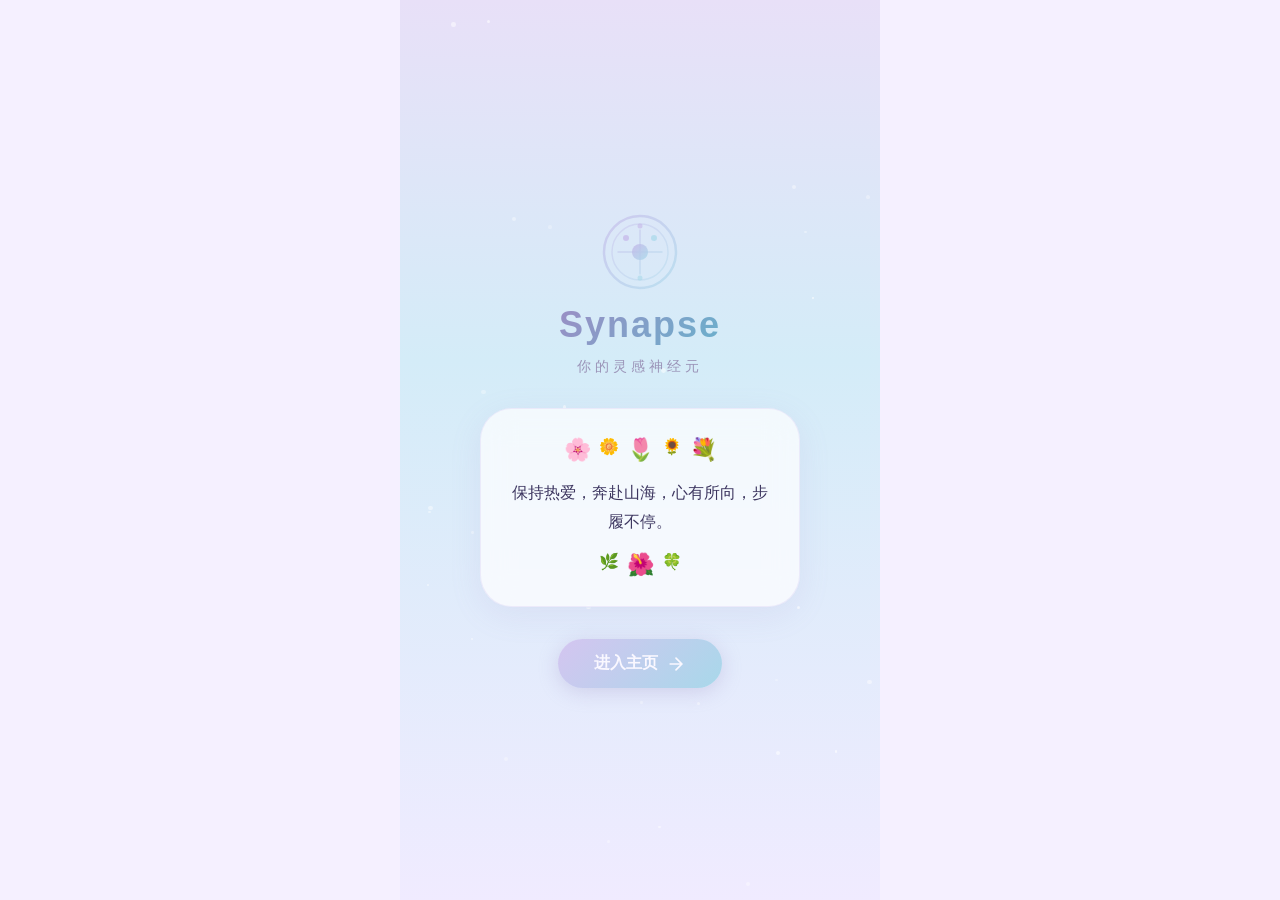
==== Synapse.html @ 5ef05214 "Add standalone Synapse.html with safeStorage + update app.js" ====
<!DOCTYPE html>
<html lang="zh-CN">
<head>
<meta charset="UTF-8">
<meta name="viewport" content="width=device-width, initial-scale=1.0, maximum-scale=1.0, user-scalable=no, viewport-fit=cover">
<meta name="apple-mobile-web-app-capable" content="yes">
<meta name="apple-mobile-web-app-status-bar-style" content="black-translucent">
<meta name="theme-color" content="#b8a9d4">
<link rel="apple-touch-icon" href="[data-uri]">
<link rel="icon" type="image/png" sizes="192x192" href="[data-uri]">

<title>Synapse · 个人电子工作台</title>





<style>
/* ====== Synapse Global Styles ====== */
/* 使用系统字体，避免外部字体加载失败导致页面卡住 */

:root {
  /* 主色调 - 浅紫 + 淡蓝 */
  --purple-light: #d4c5f0;
  --purple: #b8a9d4;
  --purple-mid: #9b8ec4;
  --purple-deep: #7b6db0;
  --blue-light: #c5e3f0;
  --blue: #a8d8ea;
  --blue-mid: #8cc8e0;
  --blue-deep: #6ab0cc;
  --gradient-primary: linear-gradient(135deg, #d4c5f0, #a8d8ea);
  --gradient-card: linear-gradient(135deg, rgba(212,197,240,0.25), rgba(168,216,234,0.25));
  --gradient-glow: linear-gradient(135deg, rgba(212,197,240,0.4), rgba(168,216,234,0.4));
  
  /* 背景 */
  --bg-primary: #f5f0ff;
  --bg-secondary: #eef7fc;
  --bg-card: rgba(255,255,255,0.75);
  --bg-card-hover: rgba(255,255,255,0.9);
  --bg-glass: rgba(255,255,255,0.6);
  
  /* 文字 */
  --text-primary: #3d3660;
  --text-secondary: #6b6490;
  --text-muted: #9b94b8;
  --text-white: #faf8ff;
  
  /* 功能色 */
  --success: #7ecba1;
  --warning: #f0c78e;
  --danger: #f0a0a8;
  --info: #8ec8f0;
  
  /* 尺寸 */
  --sidebar-width: 280px;
  --topbar-height: 56px;
  --radius-sm: 10px;
  --radius-md: 16px;
  --radius-lg: 24px;
  --radius-xl: 32px;
  
  /* 阴影 */
  --shadow-sm: 0 2px 8px rgba(155,142,196,0.12);
  --shadow-md: 0 4px 16px rgba(155,142,196,0.15);
  --shadow-lg: 0 8px 32px rgba(155,142,196,0.18);
  --shadow-glow: 0 0 24px rgba(168,216,234,0.3);
}

* {
  margin: 0;
  padding: 0;
  box-sizing: border-box;
}

html, body {
  width: 100%;
  height: 100%;
  overflow: hidden;
  font-family: 'Noto Sans SC', 'Quicksand', -apple-system, BlinkMacSystemFont, sans-serif;
  background: var(--bg-primary);
  color: var(--text-primary);
  -webkit-font-smoothing: antialiased;
  -webkit-tap-highlight-color: transparent;
  user-select: none;
}

body {
  max-width: 480px;
  margin: 0 auto;
  position: relative;
  overflow: hidden;
}

/* 滚动条美化 */
::-webkit-scrollbar {
  width: 4px;
}
::-webkit-scrollbar-track {
  background: transparent;
}
::-webkit-scrollbar-thumb {
  background: var(--purple-light);
  border-radius: 4px;
}

/* 通用按钮 */
.btn {
  display: inline-flex;
  align-items: center;
  justify-content: center;
  gap: 8px;
  padding: 12px 24px;
  border: none;
  border-radius: var(--radius-md);
  font-family: inherit;
  font-size: 14px;
  font-weight: 500;
  cursor: pointer;
  transition: all 0.3s ease;
  outline: none;
}
.btn:active {
  transform: scale(0.96);
}
.btn-primary {
  background: var(--gradient-primary);
  color: var(--text-white);
  box-shadow: var(--shadow-md);
}
.btn-secondary {
  background: var(--bg-glass);
  color: var(--text-primary);
  border: 1.5px solid var(--purple-light);
}
.btn-sm {
  padding: 8px 16px;
  font-size: 13px;
  border-radius: var(--radius-sm);
}

/* 卡片 */
.card {
  background: var(--bg-card);
  backdrop-filter: blur(10px);
  -webkit-backdrop-filter: blur(10px);
  border-radius: var(--radius-md);
  padding: 16px;
  box-shadow: var(--shadow-sm);
  border: 1px solid rgba(212,197,240,0.2);
  transition: all 0.3s ease;
}
.card:active {
  transform: scale(0.98);
}

/* 标签 */
.tag {
  display: inline-flex;
  align-items: center;
  padding: 4px 10px;
  border-radius: 20px;
  font-size: 12px;
  font-weight: 500;
  background: var(--gradient-card);
  color: var(--purple-deep);
}

/* 输入框 */
.input {
  width: 100%;
  padding: 12px 16px;
  border: 1.5px solid var(--purple-light);
  border-radius: var(--radius-sm);
  background: var(--bg-glass);
  font-family: inherit;
  font-size: 14px;
  color: var(--text-primary);
  outline: none;
  transition: border-color 0.3s;
}
.input:focus {
  border-color: var(--blue-mid);
  box-shadow: 0 0 0 3px rgba(168,216,234,0.2);
}

textarea.input {
  resize: vertical;
  min-height: 80px;
}

/* 动画 */
@keyframes fadeInUp {
  from { opacity: 0; transform: translateY(20px); }
  to { opacity: 1; transform: translateY(0); }
}
@keyframes fadeIn {
  from { opacity: 0; }
  to { opacity: 1; }
}
@keyframes float {
  0%, 100% { transform: translateY(0); }
  50% { transform: translateY(-8px); }
}
@keyframes pulse {
  0%, 100% { opacity: 0.6; }
  50% { opacity: 1; }
}
@keyframes shimmer {
  0% { background-position: -200% 0; }
  100% { background-position: 200% 0; }
}

.fade-in { animation: fadeIn 0.5s ease forwards; }
.fade-in-up { animation: fadeInUp 0.5s ease forwards; }

.hidden { display: none !important; }

/* ====== 开屏页面 ====== */
.splash-screen {
  position: fixed;
  inset: 0;
  z-index: 1000;
  max-width: 480px;
  margin: 0 auto;
  transition: opacity 0.6s ease, transform 0.6s ease;
}
.splash-screen.exit {
  opacity: 0;
  transform: scale(1.05);
  pointer-events: none;
}

.splash-bg {
  width: 100%;
  height: 100%;
  background: linear-gradient(180deg, #e8e0f8 0%, #d4ecf8 40%, #f0ebff 100%);
  display: flex;
  flex-direction: column;
  align-items: center;
  justify-content: center;
  position: relative;
  overflow: hidden;
}

.splash-stars {
  position: absolute;
  inset: 0;
  pointer-events: none;
}
.splash-star {
  position: absolute;
  width: 4px;
  height: 4px;
  background: rgba(255,255,255,0.8);
  border-radius: 50%;
  animation: pulse 2s ease infinite;
}

.splash-content {
  display: flex;
  flex-direction: column;
  align-items: center;
  gap: 32px;
  padding: 40px 24px;
  z-index: 2;
  animation: fadeInUp 0.8s ease;
}

.splash-logo {
  display: flex;
  flex-direction: column;
  align-items: center;
  gap: 12px;
}
.splash-logo-svg {
  width: 80px;
  height: 80px;
  animation: float 3s ease-in-out infinite;
}
.splash-title {
  font-family: 'Quicksand', sans-serif;
  font-size: 36px;
  font-weight: 700;
  background: linear-gradient(135deg, #9b8ec4, #6ab0cc);
  -webkit-background-clip: text;
  -webkit-text-fill-color: transparent;
  background-clip: text;
  letter-spacing: 2px;
}
.splash-subtitle {
  font-size: 14px;
  color: var(--text-muted);
  font-weight: 400;
  letter-spacing: 4px;
}

.splash-quote-card {
  background: rgba(255,255,255,0.7);
  backdrop-filter: blur(16px);
  -webkit-backdrop-filter: blur(16px);
  border-radius: var(--radius-xl);
  padding: 28px 24px;
  text-align: center;
  max-width: 320px;
  border: 1px solid rgba(212,197,240,0.3);
  box-shadow: 0 8px 32px rgba(155,142,196,0.12);
}

.splash-flowers {
  display: flex;
  justify-content: center;
  gap: 8px;
  margin-bottom: 16px;
}
.splash-flowers.bottom {
  margin-bottom: 0;
  margin-top: 16px;
}
.flower {
  font-size: 22px;
  animation: float 2.5s ease-in-out infinite;
}
.flower.small { font-size: 16px; animation-delay: 0.5s; }
.flower:nth-child(2) { animation-delay: 0.3s; }
.flower:nth-child(3) { animation-delay: 0.6s; }
.flower:nth-child(4) { animation-delay: 0.9s; }
.flower:nth-child(5) { animation-delay: 0.2s; }

.splash-quote-text {
  font-size: 16px;
  line-height: 1.8;
  color: var(--text-primary);
  font-weight: 500;
}

.splash-enter-btn {
  display: inline-flex;
  align-items: center;
  gap: 8px;
  padding: 14px 36px;
  border: none;
  border-radius: 50px;
  background: var(--gradient-primary);
  color: var(--text-white);
  font-family: inherit;
  font-size: 16px;
  font-weight: 600;
  cursor: pointer;
  box-shadow: 0 4px 20px rgba(155,142,196,0.3);
  transition: all 0.3s ease;
  animation: fadeInUp 0.6s ease 0.3s both;
}
.splash-enter-btn:active {
  transform: scale(0.95);
  box-shadow: 0 2px 12px rgba(155,142,196,0.2);
}

/* ====== 主应用布局 ====== */
.main-app {
  position: fixed;
  inset: 0;
  max-width: 480px;
  margin: 0 auto;
  display: flex;
  flex-direction: column;
  overflow: hidden;
  background: linear-gradient(180deg, #f5f0ff 0%, #eef7fc 100%);
}

.main-content {
  flex: 1;
  display: flex;
  flex-direction: column;
  overflow: hidden;
}

/* 顶部栏 */
.topbar {
  height: var(--topbar-height);
  display: flex;
  align-items: center;
  padding: 0 16px;
  gap: 12px;
  background: rgba(255,255,255,0.7);
  backdrop-filter: blur(16px);
  -webkit-backdrop-filter: blur(16px);
  border-bottom: 1px solid rgba(212,197,240,0.15);
  z-index: 100;
}
.topbar-menu-btn {
  width: 40px;
  height: 40px;
  border: none;
  border-radius: var(--radius-sm);
  background: rgba(212,197,240,0.15);
  display: flex;
  align-items: center;
  justify-content: center;
  cursor: pointer;
  color: var(--text-secondary);
  transition: all 0.2s;
}
.topbar-menu-btn:active {
  background: rgba(212,197,240,0.3);
}
.topbar-title {
  flex: 1;
  font-size: 18px;
  font-weight: 700;
  color: var(--text-primary);
}
.topbar-date {
  font-size: 13px;
  color: var(--text-muted);
  font-weight: 500;
}

/* 页面容器 */
.page-container {
  flex: 1;
  overflow-y: auto;
  overflow-x: hidden;
  padding: 16px;
}

/* 页面通用样式 */
.page {
  display: none;
  animation: fadeIn 0.4s ease;
}
.page.active {
  display: block;
}

.page-title {
  font-size: 20px;
  font-weight: 700;
  color: var(--text-primary);
  margin-bottom: 4px;
}
.page-subtitle {
  font-size: 13px;
  color: var(--text-muted);
  margin-bottom: 16px;
}

/* ====== 首页 ====== */
.home-grid {
  display: flex;
  flex-direction: column;
  gap: 16px;
}

/* 待办分区 */
.todo-section {
  background: var(--bg-card);
  backdrop-filter: blur(10px);
  border-radius: var(--radius-lg);
  padding: 16px;
  box-shadow: var(--shadow-sm);
  border: 1px solid rgba(212,197,240,0.15);
}
.todo-header {
  display: flex;
  align-items: center;
  justify-content: space-between;
  margin-bottom: 12px;
}
.todo-title {
  font-size: 16px;
  font-weight: 700;
  display: flex;
  align-items: center;
  gap: 8px;
}
.todo-count {
  font-size: 12px;
  color: var(--text-muted);
  background: rgba(212,197,240,0.2);
  padding: 2px 10px;
  border-radius: 12px;
}
.todo-add-btn {
  width: 32px;
  height: 32px;
  border: none;
  border-radius: 50%;
  background: var(--gradient-primary);
  color: white;
  font-size: 20px;
  display: flex;
  align-items: center;
  justify-content: center;
  cursor: pointer;
  box-shadow: var(--shadow-sm);
}
.todo-list {
  display: flex;
  flex-direction: column;
  gap: 8px;
}
.todo-item {
  display: flex;
  align-items: center;
  gap: 12px;
  padding: 10px 12px;
  border-radius: var(--radius-sm);
  background: rgba(212,197,240,0.08);
  transition: all 0.2s;
}
.todo-check {
  width: 22px;
  height: 22px;
  border: 2px solid var(--purple-light);
  border-radius: 50%;
  display: flex;
  align-items: center;
  justify-content: center;
  cursor: pointer;
  flex-shrink: 0;
  transition: all 0.2s;
}
.todo-check.done {
  background: var(--success);
  border-color: var(--success);
}
.todo-check.done::after {
  content: '✓';
  color: white;
  font-size: 13px;
  font-weight: 700;
}
.todo-text {
  flex: 1;
  font-size: 14px;
  color: var(--text-primary);
}
.todo-text.done {
  text-decoration: line-through;
  color: var(--text-muted);
}
.todo-delete {
  width: 28px;
  height: 28px;
  border: none;
  border-radius: 50%;
  background: transparent;
  color: var(--text-muted);
  cursor: pointer;
  display: flex;
  align-items: center;
  justify-content: center;
  font-size: 16px;
  transition: all 0.2s;
}
.todo-delete:active {
  background: rgba(240,160,168,0.2);
  color: var(--danger);
}
.todo-input-row {
  display: flex;
  gap: 8px;
  margin-top: 8px;
}
.todo-input-row .input {
  flex: 1;
}
.todo-section-divider {
  font-size: 12px;
  color: var(--text-muted);
  font-weight: 600;
  padding: 8px 0 4px;
  margin-top: 4px;
}

/* 身体状态 */
.body-status {
  background: var(--bg-card);
  backdrop-filter: blur(10px);
  border-radius: var(--radius-lg);
  padding: 16px;
  box-shadow: var(--shadow-sm);
  border: 1px solid rgba(212,197,240,0.15);
}
.body-status-title {
  font-size: 16px;
  font-weight: 700;
  margin-bottom: 12px;
  display: flex;
  align-items: center;
  gap: 8px;
}
.body-status-grid {
  display: grid;
  grid-template-columns: repeat(3, 1fr);
  gap: 10px;
}
.body-stat-item {
  display: flex;
  flex-direction: column;
  align-items: center;
  gap: 6px;
  padding: 14px 8px;
  border-radius: var(--radius-sm);
  background: rgba(212,197,240,0.08);
  text-align: center;
}
.body-stat-icon {
  font-size: 24px;
}
.body-stat-label {
  font-size: 11px;
  color: var(--text-muted);
  font-weight: 500;
}
.body-stat-value {
  font-size: 14px;
  font-weight: 700;
  color: var(--text-primary);
}
.body-stat-editable {
  cursor: pointer;
  transition: all 0.2s ease;
  position: relative;
}
.body-stat-editable:active {
  background: rgba(212,197,240,0.2);
  transform: scale(0.95);
}
.body-stat-editable::after {
  content: '✎';
  position: absolute;
  top: 4px;
  right: 6px;
  font-size: 10px;
  color: var(--text-muted);
  opacity: 0;
  transition: opacity 0.2s;
}
.body-stat-editable:hover::after,
.body-stat-editable:active::after {
  opacity: 0.6;
}

/* 快捷入口 */
.quick-entry-grid {
  display: grid;
  grid-template-columns: repeat(4, 1fr);
  gap: 10px;
}
.quick-entry {
  display: flex;
  flex-direction: column;
  align-items: center;
  gap: 6px;
  padding: 14px 8px;
  border-radius: var(--radius-sm);
  background: rgba(212,197,240,0.08);
  border: none;
  cursor: pointer;
  font-family: inherit;
  color: var(--text-secondary);
  font-size: 11px;
  font-weight: 500;
  transition: all 0.2s;
}
.quick-entry:active {
  background: rgba(212,197,240,0.2);
  transform: scale(0.95);
}
.quick-entry-icon {
  font-size: 28px;
}

/* ====== 功能模块通用样式 ====== */
.module-page {
  padding-bottom: 32px;
}

.module-header {
  margin-bottom: 16px;
}
.module-title {
  font-size: 20px;
  font-weight: 700;
  color: var(--text-primary);
}
.module-desc {
  font-size: 13px;
  color: var(--text-muted);
  margin-top: 4px;
}

/* ====== 英语单词模块 ====== */
.words-config {
  background: var(--bg-card);
  border-radius: var(--radius-md);
  padding: 16px;
  margin-bottom: 16px;
  box-shadow: var(--shadow-sm);
  border: 1px solid rgba(212,197,240,0.15);
}
.words-config-title {
  font-size: 15px;
  font-weight: 700;
  margin-bottom: 10px;
}
.words-count-control {
  display: flex;
  align-items: center;
  gap: 12px;
  margin-bottom: 12px;
}
.words-count-label {
  font-size: 14px;
  color: var(--text-secondary);
}
.words-count-num {
  font-size: 24px;
  font-weight: 700;
  color: var(--purple-deep);
  min-width: 40px;
  text-align: center;
}
.words-count-btn {
  width: 32px;
  height: 32px;
  border: 1.5px solid var(--purple-light);
  border-radius: 50%;
  background: white;
  color: var(--purple-deep);
  font-size: 18px;
  cursor: pointer;
  display: flex;
  align-items: center;
  justify-content: center;
  transition: all 0.2s;
}
.words-count-btn:active {
  background: var(--purple-light);
  color: white;
}
.words-actions {
  display: flex;
  gap: 8px;
  flex-wrap: wrap;
}

.word-card {
  background: var(--bg-card);
  border-radius: var(--radius-md);
  padding: 18px;
  margin-bottom: 12px;
  box-shadow: var(--shadow-sm);
  border: 1px solid rgba(212,197,240,0.15);
  transition: all 0.3s;
}
.word-card.learned {
  opacity: 0.65;
  border-color: var(--success);
}
.word-main {
  display: flex;
  align-items: center;
  justify-content: space-between;
  margin-bottom: 10px;
}
.word-en {
  font-size: 22px;
  font-weight: 700;
  color: var(--text-primary);
  font-family: 'Quicksand', sans-serif;
}
.word-phonetic {
  font-size: 13px;
  color: var(--text-muted);
}
.word-zh {
  font-size: 15px;
  color: var(--text-secondary);
  margin-bottom: 8px;
}
.word-example {
  font-size: 13px;
  color: var(--text-muted);
  font-style: italic;
  padding: 8px 12px;
  background: rgba(168,216,234,0.12);
  border-radius: var(--radius-sm);
  border-left: 3px solid var(--blue);
  margin-bottom: 10px;
  line-height: 1.6;
}
.word-actions-row {
  display: flex;
  gap: 8px;
  align-items: center;
}
.word-learned-btn {
  padding: 6px 14px;
  border: 1.5px solid var(--success);
  border-radius: 20px;
  background: transparent;
  color: var(--success);
  font-size: 12px;
  font-weight: 600;
  cursor: pointer;
  transition: all 0.2s;
}
.word-learned-btn.done {
  background: var(--success);
  color: white;
}
.word-video-btn {
  display: inline-flex;
  align-items: center;
  gap: 4px;
  padding: 6px 14px;
  border: none;
  border-radius: 20px;
  background: rgba(240,160,168,0.15);
  color: var(--danger);
  font-size: 12px;
  font-weight: 600;
  cursor: pointer;
  text-decoration: none;
  transition: all 0.2s;
}
.word-video-btn:active {
  background: rgba(240,160,168,0.3);
}
.words-progress {
  display: flex;
  align-items: center;
  gap: 10px;
  margin-bottom: 16px;
  padding: 12px 16px;
  background: var(--bg-card);
  border-radius: var(--radius-md);
  box-shadow: var(--shadow-sm);
}
.words-progress-bar {
  flex: 1;
  height: 8px;
  background: rgba(212,197,240,0.2);
  border-radius: 4px;
  overflow: hidden;
}
.words-progress-fill {
  height: 100%;
  background: var(--gradient-primary);
  border-radius: 4px;
  transition: width 0.4s ease;
}
.words-progress-text {
  font-size: 13px;
  font-weight: 600;
  color: var(--purple-deep);
  min-width: 48px;
  text-align: right;
}

.review-section {
  margin-top: 16px;
}
.review-title {
  font-size: 15px;
  font-weight: 700;
  margin-bottom: 10px;
  color: var(--text-primary);
}

/* ====== 心情面板 ====== */
.mood-grid {
  display: grid;
  grid-template-columns: repeat(4, 1fr);
  gap: 12px;
  margin-bottom: 20px;
}
.mood-item {
  display: flex;
  flex-direction: column;
  align-items: center;
  gap: 8px;
  padding: 16px 8px;
  border-radius: var(--radius-md);
  background: var(--bg-card);
  border: 2px solid transparent;
  cursor: pointer;
  transition: all 0.2s;
  box-shadow: var(--shadow-sm);
}
.mood-item:active {
  transform: scale(0.95);
}
.mood-item.selected {
  border-color: var(--purple);
  background: rgba(212,197,240,0.2);
}
.mood-emoji {
  font-size: 36px;
}
.mood-label {
  font-size: 13px;
  font-weight: 600;
  color: var(--text-secondary);
}
.mood-history {
  margin-top: 16px;
}
.mood-history-title {
  font-size: 15px;
  font-weight: 700;
  margin-bottom: 10px;
}
.mood-history-list {
  display: flex;
  gap: 8px;
  flex-wrap: wrap;
}
.mood-history-item {
  display: flex;
  flex-direction: column;
  align-items: center;
  gap: 4px;
  padding: 8px 12px;
  background: var(--bg-card);
  border-radius: var(--radius-sm);
  font-size: 12px;
  cursor: pointer;
  transition: all 0.2s;
  position: relative;
}
.mood-history-item:hover {
  background: rgba(240,160,168,0.1);
}
.mood-history-item:active {
  transform: scale(0.9);
  background: rgba(240,160,168,0.2);
}

/* ====== 饮食饮水 ====== */
.diet-tabs {
  display: flex;
  gap: 8px;
  margin-bottom: 16px;
}
.diet-tab {
  flex: 1;
  padding: 10px;
  border: none;
  border-radius: var(--radius-sm);
  background: rgba(212,197,240,0.1);
  color: var(--text-secondary);
  font-family: inherit;
  font-size: 13px;
  font-weight: 600;
  cursor: pointer;
  transition: all 0.2s;
}
.diet-tab.active {
  background: var(--gradient-primary);
  color: white;
}
.water-tracker {
  background: var(--bg-card);
  border-radius: var(--radius-md);
  padding: 16px;
  margin-bottom: 16px;
  box-shadow: var(--shadow-sm);
  border: 1px solid rgba(212,197,240,0.15);
}
.water-header {
  display: flex;
  align-items: center;
  justify-content: space-between;
  margin-bottom: 12px;
}
.water-title {
  font-size: 16px;
  font-weight: 700;
}
.water-goal {
  font-size: 13px;
  color: var(--text-muted);
}
.water-cups {
  display: flex;
  gap: 8px;
  flex-wrap: wrap;
  margin-bottom: 12px;
}
.water-cup {
  width: 40px;
  height: 48px;
  border-radius: 8px 8px 14px 14px;
  border: 2px solid var(--blue-light);
  background: transparent;
  cursor: pointer;
  display: flex;
  align-items: flex-end;
  justify-content: center;
  padding-bottom: 4px;
  font-size: 16px;
  transition: all 0.2s;
}
.water-cup.filled {
  background: rgba(168,216,234,0.4);
  border-color: var(--blue-mid);
}
.water-progress-bar {
  height: 8px;
  background: rgba(168,216,234,0.2);
  border-radius: 4px;
  overflow: hidden;
}
.water-progress-fill {
  height: 100%;
  background: linear-gradient(90deg, var(--blue-light), var(--blue-mid));
  border-radius: 4px;
  transition: width 0.4s;
}

.recipe-card {
  background: var(--bg-card);
  border-radius: var(--radius-md);
  padding: 16px;
  margin-bottom: 12px;
  box-shadow: var(--shadow-sm);
  border: 1px solid rgba(212,197,240,0.15);
}
.recipe-name {
  font-size: 16px;
  font-weight: 700;
  margin-bottom: 6px;
}
.recipe-tags {
  display: flex;
  gap: 6px;
  flex-wrap: wrap;
  margin-bottom: 8px;
}
.recipe-desc {
  font-size: 13px;
  color: var(--text-secondary);
  line-height: 1.6;
}

.diet-record-item {
  display: flex;
  align-items: center;
  gap: 10px;
  padding: 10px 12px;
  background: var(--bg-card);
  border-radius: var(--radius-sm);
  margin-bottom: 8px;
}
.diet-record-time {
  font-size: 12px;
  color: var(--text-muted);
  min-width: 48px;
}
.diet-record-content {
  flex: 1;
  font-size: 14px;
}

/* ====== 运动健康 ====== */
.training-card {
  background: var(--bg-card);
  border-radius: var(--radius-md);
  padding: 16px;
  margin-bottom: 12px;
  box-shadow: var(--shadow-sm);
  border: 1px solid rgba(212,197,240,0.15);
}
.training-name {
  font-size: 16px;
  font-weight: 700;
  margin-bottom: 8px;
}
.training-details {
  display: flex;
  gap: 16px;
  font-size: 13px;
  color: var(--text-secondary);
}
.training-detail {
  display: flex;
  align-items: center;
  gap: 4px;
}
.training-check-btn {
  margin-top: 10px;
  padding: 8px 16px;
  border: 1.5px solid var(--purple-light);
  border-radius: 20px;
  background: transparent;
  color: var(--purple-deep);
  font-size: 13px;
  font-weight: 600;
  cursor: pointer;
  transition: all 0.2s;
}
.training-check-btn.done {
  background: var(--success);
  border-color: var(--success);
  color: white;
}

.body-record-form {
  background: var(--bg-card);
  border-radius: var(--radius-md);
  padding: 16px;
  margin-top: 16px;
  box-shadow: var(--shadow-sm);
  border: 1px solid rgba(212,197,240,0.15);
}
.form-group {
  margin-bottom: 12px;
}
.form-label {
  font-size: 13px;
  font-weight: 600;
  color: var(--text-secondary);
  margin-bottom: 6px;
  display: block;
}
.form-row {
  display: grid;
  grid-template-columns: 1fr 1fr;
  gap: 10px;
}

/* ====== 影视收藏 ====== */
.movie-tabs {
  display: flex;
  gap: 8px;
  margin-bottom: 16px;
}
.movie-tab {
  flex: 1;
  padding: 10px;
  border: none;
  border-radius: var(--radius-sm);
  background: rgba(212,197,240,0.1);
  color: var(--text-secondary);
  font-family: inherit;
  font-size: 13px;
  font-weight: 600;
  cursor: pointer;
  transition: all 0.2s;
}
.movie-tab.active {
  background: var(--gradient-primary);
  color: white;
}
.movie-card {
  background: var(--bg-card);
  border-radius: var(--radius-md);
  padding: 16px;
  margin-bottom: 12px;
  box-shadow: var(--shadow-sm);
  border: 1px solid rgba(212,197,240,0.15);
  position: relative;
  overflow: hidden;
}
.movie-card::before {
  content: '';
  position: absolute;
  top: 0;
  left: 0;
  width: 4px;
  height: 100%;
  background: var(--gradient-primary);
  border-radius: 4px 0 0 4px;
}
.movie-card.watched::before {
  background: var(--success);
}
.movie-name {
  font-size: 16px;
  font-weight: 700;
  margin-bottom: 4px;
}
.movie-info {
  font-size: 13px;
  color: var(--text-muted);
  margin-bottom: 8px;
}
.movie-tags {
  display: flex;
  gap: 6px;
  flex-wrap: wrap;
  margin-bottom: 10px;
}
.movie-ext-link {
  display: inline-flex;
  align-items: center;
  gap: 4px;
  padding: 6px 14px;
  border: none;
  border-radius: 20px;
  background: rgba(168,216,234,0.2);
  color: var(--blue-deep);
  font-size: 12px;
  font-weight: 600;
  cursor: pointer;
  text-decoration: none;
  transition: all 0.2s;
}
.movie-ext-link:active {
  background: rgba(168,216,234,0.4);
}
.movie-move-btn {
  padding: 6px 14px;
  border: 1.5px solid var(--success);
  border-radius: 20px;
  background: transparent;
  color: var(--success);
  font-size: 12px;
  font-weight: 600;
  cursor: pointer;
  transition: all 0.2s;
}
.movie-move-btn:active {
  background: rgba(126,203,161,0.15);
}
.movie-delete-btn {
  padding: 6px 14px;
  border: 1.5px solid var(--danger);
  border-radius: 20px;
  background: transparent;
  color: var(--danger);
  font-size: 12px;
  font-weight: 600;
  cursor: pointer;
  transition: all 0.2s;
}
.movie-delete-btn:active {
  background: rgba(240,160,168,0.15);
}

/* ====== 纸条收纳 ====== */
.note-card {
  background: var(--bg-card);
  border-radius: var(--radius-md);
  padding: 16px;
  margin-bottom: 12px;
  box-shadow: var(--shadow-sm);
  border: 1px solid rgba(212,197,240,0.15);
}
.note-date {
  font-size: 12px;
  color: var(--text-muted);
  margin-bottom: 8px;
}
.note-content {
  font-size: 14px;
  color: var(--text-primary);
  line-height: 1.8;
  white-space: pre-wrap;
}
.note-summary {
  margin-top: 10px;
  padding: 10px 14px;
  background: rgba(168,216,234,0.1);
  border-radius: var(--radius-sm);
  font-size: 13px;
  color: var(--text-secondary);
  line-height: 1.6;
}
.note-summary-label {
  font-size: 12px;
  font-weight: 700;
  color: var(--blue-deep);
  margin-bottom: 4px;
}
.note-actions {
  display: flex;
  gap: 8px;
  margin-top: 10px;
}
.note-actions button {
  padding: 6px 14px;
  border: none;
  border-radius: 20px;
  font-size: 12px;
  font-weight: 600;
  cursor: pointer;
  transition: all 0.2s;
}
.note-summarize-btn {
  background: rgba(168,216,234,0.2);
  color: var(--blue-deep);
}
.note-delete-btn {
  background: rgba(240,160,168,0.15);
  color: var(--danger);
}

/* ====== 阅读档案 ====== */
.reading-card {
  background: var(--bg-card);
  border-radius: var(--radius-md);
  padding: 16px;
  margin-bottom: 12px;
  box-shadow: var(--shadow-sm);
  border: 1px solid rgba(212,197,240,0.15);
}
.reading-book-name {
  font-size: 17px;
  font-weight: 700;
  margin-bottom: 4px;
}
.reading-author {
  font-size: 13px;
  color: var(--text-muted);
  margin-bottom: 8px;
}
.reading-progress-row {
  display: flex;
  align-items: center;
  gap: 10px;
  margin-bottom: 10px;
}
.reading-progress-bar {
  flex: 1;
  height: 6px;
  background: rgba(212,197,240,0.2);
  border-radius: 3px;
  overflow: hidden;
}
.reading-progress-fill {
  height: 100%;
  background: var(--gradient-primary);
  border-radius: 3px;
  transition: width 0.3s;
}
.reading-progress-text {
  font-size: 12px;
  color: var(--text-muted);
  min-width: 36px;
}
.reading-excerpt {
  margin-top: 10px;
  padding: 10px 14px;
  background: rgba(212,197,240,0.08);
  border-radius: var(--radius-sm);
  font-size: 13px;
  color: var(--text-secondary);
  line-height: 1.8;
  border-left: 3px solid var(--purple-light);
}
.reading-excerpt-label {
  font-size: 12px;
  font-weight: 700;
  color: var(--purple-deep);
  margin-bottom: 4px;
}

/* ====== 灵感白板 ====== */
.whiteboard-input-area {
  background: var(--bg-card);
  border-radius: var(--radius-md);
  padding: 16px;
  margin-bottom: 16px;
  box-shadow: var(--shadow-sm);
  border: 1px solid rgba(212,197,240,0.15);
}
.whiteboard-ideas {
  display: grid;
  gap: 12px;
}
.idea-card {
  background: var(--bg-card);
  border-radius: var(--radius-md);
  padding: 16px;
  box-shadow: var(--shadow-sm);
  border: 1px solid rgba(212,197,240,0.15);
  position: relative;
}
.idea-card:nth-child(odd) {
  border-left: 4px solid var(--purple-light);
}
.idea-card:nth-child(even) {
  border-left: 4px solid var(--blue-light);
}
.idea-time {
  font-size: 11px;
  color: var(--text-muted);
  margin-bottom: 6px;
}
.idea-text {
  font-size: 14px;
  color: var(--text-primary);
  line-height: 1.7;
  white-space: pre-wrap;
}
.idea-delete {
  position: absolute;
  top: 12px;
  right: 12px;
  width: 28px;
  height: 28px;
  border: none;
  border-radius: 50%;
  background: transparent;
  color: var(--text-muted);
  cursor: pointer;
  font-size: 16px;
  display: flex;
  align-items: center;
  justify-content: center;
}

/* ====== 生活备忘 ====== */
.memo-list {
  display: flex;
  flex-direction: column;
  gap: 10px;
}
.memo-card {
  background: var(--bg-card);
  border-radius: var(--radius-md);
  padding: 14px;
  box-shadow: var(--shadow-sm);
  border: 1px solid rgba(212,197,240,0.15);
  display: flex;
  align-items: flex-start;
  gap: 10px;
}
.memo-pin {
  color: var(--purple-light);
  font-size: 18px;
  flex-shrink: 0;
  margin-top: -2px;
}
.memo-body {
  flex: 1;
}
.memo-text {
  font-size: 14px;
  color: var(--text-primary);
  line-height: 1.6;
}
.memo-date {
  font-size: 11px;
  color: var(--text-muted);
  margin-top: 4px;
}
.memo-delete {
  background: none;
  border: none;
  color: var(--text-muted);
  cursor: pointer;
  font-size: 18px;
  padding: 4px;
}

/* 空状态 */
.empty-state {
  text-align: center;
  padding: 40px 20px;
  color: var(--text-muted);
}
.empty-state-icon {
  font-size: 48px;
  margin-bottom: 12px;
}
.empty-state-text {
  font-size: 14px;
}

/* ====== 侧边栏 ====== */
.overlay {
  position: fixed;
  inset: 0;
  background: rgba(61,54,96,0.3);
  z-index: 200;
  opacity: 0;
  pointer-events: none;
  transition: opacity 0.3s ease;
  max-width: 480px;
  margin: 0 auto;
}
.overlay.active {
  opacity: 1;
  pointer-events: auto;
}

.sidebar {
  position: fixed;
  left: 0;
  top: 0;
  bottom: 0;
  width: var(--sidebar-width);
  background: rgba(255,255,255,0.92);
  backdrop-filter: blur(20px);
  -webkit-backdrop-filter: blur(20px);
  z-index: 300;
  transform: translateX(-100%);
  transition: transform 0.35s cubic-bezier(0.4, 0, 0.2, 1);
  display: flex;
  flex-direction: column;
  border-right: 1px solid rgba(212,197,240,0.2);
  box-shadow: 4px 0 24px rgba(155,142,196,0.1);
  overflow-y: auto;
}
.sidebar.open {
  transform: translateX(0);
}

.sidebar-header {
  display: flex;
  align-items: center;
  justify-content: space-between;
  padding: 20px 16px;
  border-bottom: 1px solid rgba(212,197,240,0.15);
}
.sidebar-logo {
  display: flex;
  align-items: center;
  gap: 10px;
  font-family: 'Quicksand', sans-serif;
  font-size: 20px;
  font-weight: 700;
  color: var(--purple-deep);
}
.sidebar-close {
  width: 36px;
  height: 36px;
  border: none;
  border-radius: 50%;
  background: rgba(212,197,240,0.2);
  display: flex;
  align-items: center;
  justify-content: center;
  cursor: pointer;
  color: var(--text-secondary);
  transition: all 0.2s;
}
.sidebar-close:active {
  background: rgba(212,197,240,0.4);
}

.sidebar-nav {
  flex: 1;
  padding: 12px 8px;
  display: flex;
  flex-direction: column;
  gap: 2px;
}

.sidebar-item {
  display: flex;
  align-items: center;
  gap: 12px;
  padding: 14px 16px;
  border-radius: var(--radius-sm);
  text-decoration: none;
  color: var(--text-secondary);
  font-size: 15px;
  font-weight: 500;
  cursor: pointer;
  transition: all 0.25s ease;
}
.sidebar-item:active {
  transform: scale(0.97);
}
.sidebar-item.active {
  background: var(--gradient-card);
  color: var(--purple-deep);
  font-weight: 600;
}
.sidebar-item.active .sidebar-icon svg {
  stroke: var(--purple-deep);
}
.sidebar-icon {
  width: 36px;
  height: 36px;
  display: flex;
  align-items: center;
  justify-content: center;
  border-radius: var(--radius-sm);
  background: rgba(212,197,240,0.15);
  flex-shrink: 0;
}
.sidebar-icon svg {
  stroke: var(--text-muted);
  transition: stroke 0.25s;
}

.sidebar-footer {
  padding: 16px;
  border-top: 1px solid rgba(212,197,240,0.15);
}
.sidebar-automation-status {
  display: flex;
  align-items: center;
  gap: 8px;
  font-size: 12px;
  color: var(--text-muted);
}
.status-dot {
  width: 8px;
  height: 8px;
  border-radius: 50%;
  background: var(--warning);
}
.status-dot.active {
  background: var(--success);
}


</style>
</head>
<body>

<!-- ====== 开屏页面 ====== -->
<div id="splashScreen" class="splash-screen">
  <div class="splash-bg">
    <div class="splash-stars" id="splashStars"></div>
    <div class="splash-content">
      <div class="splash-logo">
        <svg viewBox="0 0 80 80" class="splash-logo-svg">
          <defs>
            <linearGradient id="logoGrad" x1="0%" y1="0%" x2="100%" y2="100%">
              <stop offset="0%" style="stop-color:#c4b5e8"/>
              <stop offset="100%" style="stop-color:#a8d8ea"/>
            </linearGradient>
          </defs>
          <circle cx="40" cy="40" r="36" fill="none" stroke="url(#logoGrad)" stroke-width="2.5" opacity="0.6"/>
          <circle cx="40" cy="40" r="28" fill="none" stroke="url(#logoGrad)" stroke-width="1.5" opacity="0.4"/>
          <path d="M40 18 L40 62 M18 40 L62 40" stroke="url(#logoGrad)" stroke-width="1.5" stroke-linecap="round" opacity="0.5"/>
          <circle cx="40" cy="40" r="8" fill="url(#logoGrad)" opacity="0.8"/>
          <circle cx="26" cy="26" r="3" fill="#c4b5e8" opacity="0.7"/>
          <circle cx="54" cy="26" r="3" fill="#a8d8ea" opacity="0.7"/>
          <circle cx="40" cy="14" r="2.5" fill="#c4b5e8" opacity="0.6"/>
          <circle cx="40" cy="66" r="2.5" fill="#a8d8ea" opacity="0.6"/>
        </svg>
        <h1 class="splash-title">Synapse</h1>
        <p class="splash-subtitle">你的灵感神经元</p>
      </div>
      <div class="splash-quote-card" id="splashQuote">
        <div class="splash-flowers">
          <span class="flower">🌸</span>
          <span class="flower small">🌼</span>
          <span class="flower">🌷</span>
          <span class="flower small">🌻</span>
          <span class="flower">💐</span>
        </div>
        <p class="splash-quote-text" id="quoteText"></p>
        <div class="splash-flowers bottom">
          <span class="flower small">🌿</span>
          <span class="flower">🌺</span>
          <span class="flower small">🍀</span>
        </div>
      </div>
      <button class="splash-enter-btn" id="enterBtn" onclick="enterMain()">
        <span>进入主页</span>
        <svg width="20" height="20" viewBox="0 0 24 24" fill="none" stroke="currentColor" stroke-width="2" stroke-linecap="round"><path d="M5 12h14M12 5l7 7-7 7"/></svg>
      </button>
    </div>
  </div>
</div>

<!-- ====== 主应用 ====== -->
<div id="mainApp" class="main-app hidden">

  <!-- 遮罩层 -->
  <div id="overlay" class="overlay" onclick="closeSidebar()"></div>

  <!-- 侧边菜单栏 -->
  <nav id="sidebar" class="sidebar">
    <div class="sidebar-header">
      <div class="sidebar-logo">
        <svg viewBox="0 0 40 40" width="36" height="36">
          <defs>
            <linearGradient id="sLogoGrad" x1="0%" y1="0%" x2="100%" y2="100%">
              <stop offset="0%" style="stop-color:#c4b5e8"/>
              <stop offset="100%" style="stop-color:#a8d8ea"/>
            </linearGradient>
          </defs>
          <circle cx="20" cy="20" r="18" fill="none" stroke="url(#sLogoGrad)" stroke-width="2"/>
          <circle cx="20" cy="20" r="5" fill="url(#sLogoGrad)" opacity="0.8"/>
        </svg>
        <span>Synapse</span>
      </div>
      <button class="sidebar-close" onclick="closeSidebar()">
        <svg width="22" height="22" viewBox="0 0 24 24" fill="none" stroke="currentColor" stroke-width="2"><path d="M18 6L6 18M6 6l12 12"/></svg>
      </button>
    </div>
    <div class="sidebar-nav">
      <a class="sidebar-item active" data-page="home" onclick="navigateTo('home')">
        <span class="sidebar-icon">
          <svg width="20" height="20" viewBox="0 0 24 24" fill="none" stroke="currentColor" stroke-width="2" stroke-linecap="round"><path d="M3 9l9-7 9 7v11a2 2 0 01-2 2H5a2 2 0 01-2-2z"/><polyline points="9 22 9 12 15 12 15 22"/></svg>
        </span>
        <span>首页</span>
      </a>
      <a class="sidebar-item" data-page="words" onclick="navigateTo('words')">
        <span class="sidebar-icon">
          <svg width="20" height="20" viewBox="0 0 24 24" fill="none" stroke="currentColor" stroke-width="2" stroke-linecap="round"><path d="M12 20h9"/><path d="M16.5 3.5a2.121 2.121 0 013 3L7 19l-4 1 1-4L16.5 3.5z"/></svg>
        </span>
        <span>英语单词</span>
      </a>
      <a class="sidebar-item" data-page="mood" onclick="navigateTo('mood')">
        <span class="sidebar-icon">
          <svg width="20" height="20" viewBox="0 0 24 24" fill="none" stroke="currentColor" stroke-width="2" stroke-linecap="round"><circle cx="12" cy="12" r="10"/><path d="M8 14s1.5 2 4 2 4-2 4-2"/><line x1="9" y1="9" x2="9.01" y2="9"/><line x1="15" y1="9" x2="15.01" y2="9"/></svg>
        </span>
        <span>每日心情</span>
      </a>
      <a class="sidebar-item" data-page="diet" onclick="navigateTo('diet')">
        <span class="sidebar-icon">
          <svg width="20" height="20" viewBox="0 0 24 24" fill="none" stroke="currentColor" stroke-width="2" stroke-linecap="round"><path d="M18 8h1a4 4 0 010 8h-1"/><path d="M2 8h16v9a4 4 0 01-4 4H6a4 4 0 01-4-4V8z"/><line x1="6" y1="1" x2="6" y2="4"/><line x1="10" y1="1" x2="10" y2="4"/><line x1="14" y1="1" x2="14" y2="4"/></svg>
        </span>
        <span>健康饮食</span>
      </a>
      <a class="sidebar-item" data-page="sport" onclick="navigateTo('sport')">
        <span class="sidebar-icon">
          <svg width="20" height="20" viewBox="0 0 24 24" fill="none" stroke="currentColor" stroke-width="2" stroke-linecap="round"><circle cx="12" cy="12" r="10"/><path d="M12 6v6l4 2"/></svg>
        </span>
        <span>运动健康</span>
      </a>
      <a class="sidebar-item" data-page="movies" onclick="navigateTo('movies')">
        <span class="sidebar-icon">
          <svg width="20" height="20" viewBox="0 0 24 24" fill="none" stroke="currentColor" stroke-width="2" stroke-linecap="round"><rect x="2" y="2" width="20" height="20" rx="2.18" ry="2.18"/><line x1="7" y1="2" x2="7" y2="22"/><line x1="17" y1="2" x2="17" y2="22"/><line x1="2" y1="12" x2="22" y2="12"/><line x1="2" y1="7" x2="7" y2="7"/><line x1="2" y1="17" x2="7" y2="17"/><line x1="17" y1="17" x2="22" y2="17"/><line x1="17" y1="7" x2="22" y2="7"/></svg>
        </span>
        <span>影视收藏</span>
      </a>
      <a class="sidebar-item" data-page="notes" onclick="navigateTo('notes')">
        <span class="sidebar-icon">
          <svg width="20" height="20" viewBox="0 0 24 24" fill="none" stroke="currentColor" stroke-width="2" stroke-linecap="round"><path d="M14 2H6a2 2 0 00-2 2v16a2 2 0 002 2h12a2 2 0 002-2V8z"/><polyline points="14 2 14 8 20 8"/><line x1="16" y1="13" x2="8" y2="13"/><line x1="16" y1="17" x2="8" y2="17"/><polyline points="10 9 9 9 8 9"/></svg>
        </span>
        <span>纸条收纳</span>
      </a>
      <a class="sidebar-item" data-page="reading" onclick="navigateTo('reading')">
        <span class="sidebar-icon">
          <svg width="20" height="20" viewBox="0 0 24 24" fill="none" stroke="currentColor" stroke-width="2" stroke-linecap="round"><path d="M4 19.5A2.5 2.5 0 016.5 17H20"/><path d="M6.5 2H20v20H6.5A2.5 2.5 0 014 19.5v-15A2.5 2.5 0 016.5 2z"/></svg>
        </span>
        <span>阅读档案</span>
      </a>
      <a class="sidebar-item" data-page="whiteboard" onclick="navigateTo('whiteboard')">
        <span class="sidebar-icon">
          <svg width="20" height="20" viewBox="0 0 24 24" fill="none" stroke="currentColor" stroke-width="2" stroke-linecap="round"><path d="M12 20h9"/><path d="M16.5 3.5a2.121 2.121 0 013 3L7 19l-4 1 1-4L16.5 3.5z"/></svg>
        </span>
        <span>灵感白板</span>
      </a>
      <a class="sidebar-item" data-page="memo" onclick="navigateTo('memo')">
        <span class="sidebar-icon">
          <svg width="20" height="20" viewBox="0 0 24 24" fill="none" stroke="currentColor" stroke-width="2" stroke-linecap="round"><path d="M12 1a3 3 0 00-3 3v8a3 3 0 006 0V4a3 3 0 00-3-3z"/><path d="M19 10v2a7 7 0 01-14 0v-2"/><line x1="12" y1="19" x2="12" y2="23"/><line x1="8" y1="23" x2="16" y2="23"/></svg>
        </span>
        <span>生活备忘</span>
      </a>
    </div>
    <div class="sidebar-footer">
      <div class="sidebar-automation-status" id="autoStatus">
        <span class="status-dot"></span>
        <span>自动化: 静态模板</span>
      </div>
    </div>
  </nav>

  <!-- 主内容区 -->
  <div id="mainContent" class="main-content">
    <!-- 顶部栏 -->
    <header class="topbar">
      <button class="topbar-menu-btn" onclick="openSidebar()">
        <svg width="24" height="24" viewBox="0 0 24 24" fill="none" stroke="currentColor" stroke-width="2"><line x1="3" y1="6" x2="21" y2="6"/><line x1="3" y1="12" x2="21" y2="12"/><line x1="3" y1="18" x2="21" y2="18"/></svg>
      </button>
      <h2 class="topbar-title" id="topbarTitle">首页</h2>
      <div class="topbar-date" id="topbarDate"></div>
    </header>

    <!-- 页面容器 -->
    <div class="page-container" id="pageContainer">
      <!-- 页面将通过 JS 动态加载 -->
    </div>
  </div>

</div>

<script>
// 全局错误捕获，防止 JS 报错导致页面卡住
window.onerror = function(msg, url, line, col, err) {
  console.log('JS Error:', msg);
  // 5秒后强制显示主页
  setTimeout(function(){
    var s = document.getElementById('splashScreen');
    var m = document.getElementById('mainApp');
    if(s){ s.classList.add('hidden'); }
    if(m){ m.classList.remove('hidden'); }
    var c = document.getElementById('pageContainer');
    if(c && !c.innerHTML.trim()){
      c.innerHTML = '<div style="padding:20px;text-align:center;color:#7b6db0;font-size:14px">页面加载遇到问题，请刷新重试 🔄</div>';
    }
  }, 2000);
  return false;
};
</script>


<script>
// ====== Synapse 数据中心 ======

// 开屏激励短句库
const QUOTES = [
  "每一个清晨都是世界对你说的最温柔的「重新开始」。",
  "你比自己想象中更勇敢，比昨天更接近梦想。",
  "不必追赶别人的花期，你的绽放自有节奏。",
  "今天的努力，是明天回望时嘴角上扬的理由。",
  "做自己的光，不需要太亮，足够温暖就好。",
  "温柔地对待自己，坚定地走向目标。",
  "生活不会辜负每一个认真呼吸的瞬间。",
  "把今天过成值得回忆的样子。",
  "你走的每一步，都在重塑未来的模样。",
  "保持热爱，奔赴山海，心有所向，步履不停。",
  "最好的状态是：眼里有光，心中有爱，脚下有路。",
  "所有的美好都会不期而遇，只要你一直在路上。",
  "用今天的汗水浇灌明天的花园。",
  "别怕走得慢，只要不停下，你就在前进。",
  "人生没有白走的路，每一步都算数。"
];

// 高中高频英语单词库
const WORD_BANK = [
  { en: "abandon", zh: "放弃；抛弃", phonetic: "/əˈbændən/", example: "We should never abandon our dreams, no matter how hard life gets." },
  { en: "ability", zh: "能力；才能", phonetic: "/əˈbɪləti/", example: "She has the ability to solve complex problems quickly and efficiently." },
  { en: "absorb", zh: "吸收；吸引", phonetic: "/əbˈzɔːrb/", example: "Plants absorb sunlight and convert it into energy through photosynthesis." },
  { en: "abstract", zh: "抽象的；摘要", phonetic: "/ˈæbstrækt/", example: "The concept of happiness is abstract and means different things to different people." },
  { en: "abundant", zh: "丰富的；充裕的", phonetic: "/əˈbʌndənt/", example: "The region is abundant in natural resources, including oil and minerals." },
  { en: "academic", zh: "学术的；学院的", phonetic: "/ˌækəˈdemɪk/", example: "Her academic achievements earned her a scholarship to a top university." },
  { en: "accelerate", zh: "加速；促进", phonetic: "/əkˈseləreɪt/", example: "The new technology will accelerate the development of renewable energy." },
  { en: "access", zh: "进入；通道；访问", phonetic: "/ˈækses/", example: "Students have free access to the online library resources." },
  { en: "accompany", zh: "陪伴；伴随", phonetic: "/əˈkʌmpəni/", example: "I will accompany you to the airport tomorrow morning." },
  { en: "accomplish", zh: "完成；实现", phonetic: "/əˈkɑːmplɪʃ/", example: "With determination and hard work, you can accomplish anything you set your mind to." },
  { en: "accurate", zh: "准确的；精确的", phonetic: "/ˈækjərət/", example: "The scientist made accurate measurements to ensure the experiment's success." },
  { en: "achieve", zh: "达到；取得", phonetic: "/əˈtʃiːv/", example: "To achieve greatness, one must first believe that it is possible." },
  { en: "acknowledge", zh: "承认；感谢", phonetic: "/əkˈnɑːlɪdʒ/", example: "It's important to acknowledge your mistakes and learn from them." },
  { en: "acquire", zh: "获得；习得", phonetic: "/əˈkwaɪər/", example: "Children acquire language skills naturally through interaction with others." },
  { en: "adapt", zh: "适应；改编", phonetic: "/əˈdæpt/", example: "The ability to adapt to change is essential for survival in today's world." },
  { en: "adequate", zh: "足够的；适当的", phonetic: "/ˈædɪkwət/", example: "Make sure you get adequate sleep before the exam." },
  { en: "adjust", zh: "调整；适应", phonetic: "/əˈdʒʌst/", example: "It took her a few weeks to adjust to the new school environment." },
  { en: "admire", zh: "钦佩；赞赏", phonetic: "/ədˈmaɪər/", example: "I truly admire people who dedicate their lives to helping others." },
  { en: "admit", zh: "承认；准许进入", phonetic: "/ədˈmɪt/", example: "He had to admit that he was wrong about the whole situation." },
  { en: "adopt", zh: "采用；收养", phonetic: "/əˈdɑːpt/", example: "The company decided to adopt a more environmentally friendly policy." },
  { en: "advance", zh: "前进；进步", phonetic: "/ədˈvæns/", example: "Technology continues to advance at an incredible pace." },
  { en: "advantage", zh: "优势；有利条件", phonetic: "/ədˈvæntɪdʒ/", example: "Being bilingual gives you a significant advantage in the job market." },
  { en: "adventure", zh: "冒险；奇遇", phonetic: "/ədˈventʃər/", example: "Life is either a daring adventure or nothing at all." },
  { en: "affair", zh: "事务；事件", phonetic: "/əˈfer/", example: "The committee will discuss international affairs at the meeting." },
  { en: "affect", zh: "影响；感动", phonetic: "/əˈfekt/", example: "Climate change will affect every aspect of our lives in the coming decades." },
  { en: "afford", zh: "负担得起；提供", phonetic: "/əˈfɔːrd/", example: "Many families cannot afford the rising cost of higher education." },
  { en: "aggressive", zh: "侵略的；好斗的", phonetic: "/əˈɡresɪv/", example: "An aggressive marketing strategy helped the startup grow rapidly." },
  { en: "agriculture", zh: "农业；农学", phonetic: "/ˈæɡrɪkʌltʃər/", example: "Modern agriculture relies heavily on technology to increase crop yields." },
  { en: "alarm", zh: "警报；惊恐", phonetic: "/əˈlɑːrm/", example: "The fire alarm went off and everyone evacuated the building calmly." },
  { en: "allocate", zh: "分配；拨出", phonetic: "/ˈæləkeɪt/", example: "The government will allocate more funds to public healthcare." },
  { en: "alternative", zh: "替代的；选择", phonetic: "/ɔːlˈtɜːrnətɪv/", example: "Solar energy is a clean alternative to fossil fuels." },
  { en: "amaze", zh: "使惊奇", phonetic: "/əˈmeɪz/", example: "The view from the mountain top never fails to amaze visitors." },
  { en: "ambition", zh: "野心；抱负", phonetic: "/æmˈbɪʃn/", example: "Her ambition to become a doctor drove her to study tirelessly." },
  { en: "analyze", zh: "分析；解析", phonetic: "/ˈænəlaɪz/", example: "Scientists analyze data to find patterns and draw conclusions." },
  { en: "ancestor", zh: "祖先；祖宗", phonetic: "/ˈænsestər/", example: "We should honor our ancestors and the sacrifices they made." },
  { en: "ancient", zh: "古代的；古老的", phonetic: "/ˈeɪnʃənt/", example: "The ancient civilization left behind remarkable architectural wonders." },
  { en: "anniversary", zh: "周年纪念日", phonetic: "/ˌænɪˈvɜːrsəri/", example: "They celebrated their tenth wedding anniversary with a trip to Paris." },
  { en: "announce", zh: "宣布；通告", phonetic: "/əˈnaʊns/", example: "The principal will announce the winners of the competition tomorrow." },
  { en: "anxiety", zh: "焦虑；忧虑", phonetic: "/æŋˈzaɪəti/", example: "Deep breathing exercises can help reduce anxiety before a big presentation." },
  { en: "apparent", zh: "明显的；表面上的", phonetic: "/əˈpærənt/", example: "It became apparent that the project needed more time to complete." },
  { en: "appeal", zh: "呼吁；吸引", phonetic: "/əˈpiːl/", example: "The charity made an urgent appeal for donations after the disaster." },
  { en: "appetite", zh: "食欲；胃口", phonetic: "/ˈæpɪtaɪt/", example: "Regular exercise can help improve your appetite and overall health." },
  { en: "appliance", zh: "电器；器具", phonetic: "/əˈplaɪəns/", example: "Energy-efficient appliances can significantly reduce electricity bills." },
  { en: "application", zh: "申请；应用", phonetic: "/ˌæplɪˈkeɪʃn/", example: "Your job application should highlight your relevant skills and experience." },
  { en: "appreciate", zh: "欣赏；感激", phonetic: "/əˈpriːʃieɪt/", example: "I really appreciate all the support you've given me during this difficult time." },
  { en: "approach", zh: "方法；接近", phonetic: "/əˈproʊtʃ/", example: "A positive approach to problem-solving can lead to better outcomes." },
  { en: "appropriate", zh: "适当的；合适的", phonetic: "/əˈproʊpriət/", example: "Please wear appropriate clothing for the formal dinner event." },
  { en: "approve", zh: "批准；赞成", phonetic: "/əˈpruːv/", example: "The board of directors will approve the budget at next week's meeting." },
  { en: "architecture", zh: "建筑学；结构", phonetic: "/ˈɑːrkɪtektʃər/", example: "The city's architecture reflects a blend of modern and traditional styles." },
  { en: "arise", zh: "出现；产生", phonetic: "/əˈraɪz/", example: "Unexpected problems may arise during the implementation phase." },
  { en: "aspect", zh: "方面；层面", phonetic: "/ˈæspekt/", example: "We need to consider every aspect of the problem before making a decision." },
  { en: "assess", zh: "评估；评定", phonetic: "/əˈses/", example: "Teachers assess students' progress through various forms of evaluation." },
  { en: "assign", zh: "分配；指派", phonetic: "/əˈsaɪn/", example: "The manager will assign specific tasks to each team member." },
  { en: "assist", zh: "帮助；协助", phonetic: "/əˈsɪst/", example: "Volunteers assist the elderly with daily activities at the community center." },
  { en: "assume", zh: "假设；承担", phonetic: "/əˈsuːm/", example: "You shouldn't assume that everyone thinks the same way you do." },
  { en: "atmosphere", zh: "气氛；大气层", phonetic: "/ˈætməsfɪr/", example: "The restaurant has a warm and welcoming atmosphere." },
  { en: "attach", zh: "附上；连接", phonetic: "/əˈtætʃ/", example: "Please attach your resume to the email before sending it." },
  { en: "attempt", zh: "尝试；企图", phonetic: "/əˈtempt/", example: "Every attempt to solve the puzzle brought us closer to the answer." },
  { en: "attend", zh: "参加；出席", phonetic: "/əˈtend/", example: "All students are required to attend the morning assembly." },
  { en: "attitude", zh: "态度；看法", phonetic: "/ˈætɪtuːd/", example: "A positive attitude can make a huge difference in your daily life." },
  { en: "attract", zh: "吸引；引起", phonetic: "/əˈtrækt/", example: "Bright colors attract children's attention more effectively." },
  { en: "authority", zh: "权威；当局", phonetic: "/əˈθɔːrəti/", example: "The local authority has issued new guidelines for public safety." },
  { en: "available", zh: "可用的；有空的", phonetic: "/əˈveɪləbl/", example: "Is the meeting room available this afternoon?" },
  { en: "average", zh: "平均的；普通的", phonetic: "/ˈævərɪdʒ/", example: "The average temperature in July is around 30 degrees Celsius." },
  { en: "avoid", zh: "避免；避开", phonetic: "/əˈvɔɪd/", example: "To stay healthy, you should avoid eating too much processed food." },
  { en: "aware", zh: "意识到的；知道的", phonetic: "/əˈwer/", example: "We need to be aware of the impact our actions have on the environment." },
  { en: "barrier", zh: "障碍；屏障", phonetic: "/ˈbæriər/", example: "Language should not be a barrier to friendship and understanding." },
  { en: "behavior", zh: "行为；举止", phonetic: "/bɪˈheɪvjər/", example: "Good behavior in class helps create a positive learning environment." },
  { en: "belong", zh: "属于；归属", phonetic: "/bɪˈlɔːŋ/", example: "Everyone needs a place where they feel they belong." },
  { en: "benefit", zh: "好处；受益", phonetic: "/ˈbenɪfɪt/", example: "Regular exercise has many benefits for both physical and mental health." },
  { en: "bother", zh: "打扰；烦恼", phonetic: "/ˈbɑːðər/", example: "Don't bother trying to change things you cannot control." },
  { en: "boundary", zh: "边界；界限", phonetic: "/ˈbaʊndri/", example: "It's important to set healthy boundaries in all relationships." },
  { en: "budget", zh: "预算；经费", phonetic: "/ˈbʌdʒɪt/", example: "We need to plan our budget carefully for the upcoming project." },
  { en: "burden", zh: "负担；重担", phonetic: "/ˈbɜːrdn/", example: "Don't let past mistakes become a burden on your future." },
  { en: "campaign", zh: "运动；战役", phonetic: "/kæmˈpeɪn/", example: "The environmental campaign successfully raised public awareness." },
  { en: "capable", zh: "有能力的", phonetic: "/ˈkeɪpəbl/", example: "You are capable of achieving far more than you think." },
  { en: "capacity", zh: "容量；能力", phonetic: "/kəˈpæsəti/", example: "The stadium has a seating capacity of over 50,000 people." },
  { en: "capture", zh: "捕获；吸引", phonetic: "/ˈkæptʃər/", example: "The photograph manages to capture the beauty of the sunset perfectly." },
  { en: "career", zh: "职业；生涯", phonetic: "/kəˈrɪr/", example: "Choosing a career that matches your passion is essential for long-term happiness." }
];

// 菜谱数据
const RECIPES = [
  {
    name: "菠菜鸡胸肉沙拉",
    meal: "午餐",
    tags: ["高蛋白", "补铁", "低脂"],
    desc: "嫩煎鸡胸肉搭配新鲜菠菜、樱桃番茄、牛油果，淋上柠檬橄榄油汁。富含铁质和优质蛋白，适合低血压体质补充营养。",
    cal: 320
  },
  {
    name: "红枣枸杞燕麦粥",
    meal: "早餐",
    tags: ["补气血", "暖胃", "高纤维"],
    desc: "燕麦与红枣、枸杞慢火熬煮，加入少许蜂蜜调味。温和滋补，有助于提升血压和能量水平。",
    cal: 260
  },
  {
    name: "三文鱼牛油果拌饭",
    meal: "午餐",
    tags: ["Omega-3", "优质脂肪", "补脑"],
    desc: "新鲜三文鱼刺身搭配牛油果、海苔碎、温泉蛋，淋上少许酱油。富含Omega-3脂肪酸，有益心脑血管健康。",
    cal: 450
  },
  {
    name: "当归黄芪炖鸡汤",
    meal: "晚餐",
    tags: ["滋补", "补气", "传统食疗"],
    desc: "老母鸡搭配当归、黄芪、党参慢炖2小时，汤色金黄浓郁。传统滋补汤品，适合气血不足、低血压体质。",
    cal: 280
  },
  {
    name: "香蕉蓝莓奶昔",
    meal: "加餐",
    tags: ["补钾", "抗氧化", "快手"],
    desc: "香蕉、蓝莓、希腊酸奶、少许蜂蜜混合搅打。富含钾元素和抗氧化物质，快速补充能量。",
    cal: 210
  },
  {
    name: "番茄牛肉意面",
    meal: "午餐",
    tags: ["补铁", "高蛋白", "经典"],
    desc: "全麦意面搭配慢炖番茄牛肉酱，撒上帕玛森芝士。牛肉富含血红素铁，番茄中的维C促进铁吸收。",
    cal: 480
  },
  {
    name: "桂圆红枣茶 + 全麦吐司",
    meal: "早餐",
    tags: ["补血", "暖身", "简单"],
    desc: "桂圆红枣煮水搭配全麦吐司抹花生酱。桂圆红枣补血安神，适合晨起血压偏低时温补。",
    cal: 300
  }
];

// 训练计划 (适配低血压、肌肉量偏低)
const TRAINING_PLAN = [
  {
    name: "靠墙静蹲",
    target: "下肢力量",
    sets: "3组",
    reps: "每组30-45秒",
    duration: "5分钟",
    note: "背靠墙壁，缓慢下蹲至大腿与地面平行。注意起身时动作缓慢，避免头晕。",
    icon: "🧎",
    video: "https://www.bilibili.com/search?keyword=靠墙静蹲+教学+跟练"
  },
  {
    name: "弹力带划船",
    target: "背部 + 肱二头肌",
    sets: "3组",
    reps: "每组12-15次",
    duration: "6分钟",
    note: "坐姿，弹力带固定于脚底，缓慢拉向腹部。注意保持背部挺直。",
    icon: "🏋️",
    video: "https://www.bilibili.com/search?keyword=弹力带划船+教学+跟练"
  },
  {
    name: "臀桥",
    target: "臀大肌 + 核心",
    sets: "3组",
    reps: "每组15次",
    duration: "5分钟",
    note: "仰卧屈膝，臀部缓慢抬起至身体成直线，保持2秒后放下。改善骨盆稳定性。",
    icon: "🌉",
    video: "https://www.bilibili.com/search?keyword=臀桥+跟练+教学"
  },
  {
    name: "俯卧撑（跪姿）",
    target: "胸肌 + 肱三头肌",
    sets: "3组",
    reps: "每组8-12次",
    duration: "6分钟",
    note: "膝盖着地，双手略宽于肩。下降时吸气，推起时呼气。量力而行。",
    icon: "💪",
    video: "https://www.bilibili.com/search?keyword=跪姿俯卧撑+跟练+新手"
  },
  {
    name: "鸟狗式",
    target: "核心稳定性",
    sets: "3组",
    reps: "每侧10次",
    duration: "5分钟",
    note: "四足跪姿，对侧手脚同时伸展。强化核心稳定，改善平衡能力。",
    icon: "🐦",
    video: "https://www.bilibili.com/search?keyword=鸟狗式+核心训练+跟练"
  },
  {
    name: "坐姿腿屈伸",
    target: "股四头肌",
    sets: "3组",
    reps: "每组15次",
    duration: "5分钟",
    note: "坐于椅子边缘，单腿缓慢伸直抬高，保持2秒后放下。适合低血压者避免站立动作。",
    icon: "🪑",
    video: "https://www.bilibili.com/search?keyword=坐姿腿屈伸+居家训练"
  },
  {
    name: "拉伸放松",
    target: "全身柔韧性",
    sets: "1组",
    reps: "每个动作保持30秒",
    duration: "8分钟",
    note: "包括腿后侧、髋屈肌、胸部、肩部拉伸。运动后必做，帮助恢复。",
    icon: "🧘",
    video: "https://www.bilibili.com/search?keyword=全身拉伸放松+跟练+10分钟"
  }
];

// 影视推荐
const MOVIES_WATCHLIST = [
  { name: "利刃出鞘2", genre: "推理悬疑", year: "2022", tags: ["推理", "悬疑", "反转"], link: "https://movie.douban.com/subject/34941536/" },
  { name: "女人们的谈话", genre: "女性视角", year: "2022", tags: ["女性", "剧情", "文学改编"], link: "https://movie.douban.com/subject/35177876/" },
  { name: "菜单", genre: "恐怖元素", year: "2022", tags: ["恐怖", "黑色喜剧", "惊悚"], link: "https://movie.douban.com/subject/30455615/" },
  { name: "伊尼舍林的报丧女妖", genre: "经典电影", year: "2022", tags: ["黑色喜剧", "剧情", "爱尔兰"], link: "https://movie.douban.com/subject/34969111/" },
  { name: "造梦之家", genre: "经典电影", year: "2022", tags: ["半自传", "成长", "斯皮尔伯格"], link: "https://movie.douban.com/subject/30307097/" },
  { name: "天才不能承受之重", genre: "欧美喜剧", year: "2022", tags: ["喜剧", "尼古拉斯凯奇", "自黑"], link: "https://movie.douban.com/subject/34890463/" },
  { name: "悲情三角", genre: "欧美喜剧", year: "2022", tags: ["讽刺", "戛纳", "阶级"], link: "https://movie.douban.com/subject/34953889/" }
];

const MOVIES_WATCHED = [
  { name: "利刃出鞘", genre: "推理悬疑", year: "2019", tags: ["推理", "悬疑", "经典"], link: "https://movie.douban.com/subject/30318116/" },
  { name: "小妇人", genre: "女性视角", year: "2019", tags: ["女性", "经典文学", "成长"], link: "https://movie.douban.com/subject/26348157/" },
  { name: "寄生虫", genre: "经典电影", year: "2019", tags: ["奥斯卡", "韩国", "阶级"], link: "https://movie.douban.com/subject/27010768/" }
];

const MOVIE_RECOMMEND = [
  { name: "坠落的审判", genre: "推理悬疑", year: "2023", tags: ["法庭", "悬疑", "戛纳金棕榈"], link: "https://movie.douban.com/subject/35633615/", reason: "推理悬疑 + 女性视角，双重契合你的偏好" },
  { name: "芭比", genre: "欧美喜剧", year: "2023", tags: ["女性", "喜剧", "社会讽刺"], link: "https://movie.douban.com/subject/30295939/", reason: "女性视角 + 欧美喜剧的完美结合" },
  { name: "晒后假日", genre: "女性视角", year: "2022", tags: ["女性", "剧情", "父女"], link: "https://movie.douban.com/subject/35015477/", reason: "细腻的女性视角叙事，情感张力十足" },
  { name: "博很恐惧", genre: "恐怖元素", year: "2023", tags: ["恐怖", "心理", "荒诞"], link: "https://movie.douban.com/subject/35208787/", reason: "恐怖元素 + 心理深度，满足悬疑偏好" },
  { name: "奥本海默", genre: "经典电影", year: "2023", tags: ["传记", "历史", "诺兰"], link: "https://movie.douban.com/subject/34852993/", reason: "影史经典级别的制作，必看之作" }
];

// 扩展推荐池 — 当推荐被看完后自动补充
const MOVIE_RECOMMEND_POOL = [
  { name: "可怜的东西", genre: "女性视角", year: "2023", tags: ["女性", "奇幻", "威尼斯金狮奖"], link: "https://movie.douban.com/subject/35302635/", reason: "女性视角 + 奇幻设定，视觉风格独特" },
  { name: "留校联盟", genre: "欧美喜剧", year: "2023", tags: ["喜剧", "温情", "圣诞"], link: "https://movie.douban.com/subject/35603716/", reason: "温暖治愈的欧美喜剧，年度口碑佳作" },
  { name: "美国小说", genre: "欧美喜剧", year: "2023", tags: ["讽刺", "喜剧", "文学"], link: "https://movie.douban.com/subject/36052581/", reason: "犀利的社会讽刺喜剧，奥斯卡提名" },
  { name: "利益区域", genre: "经典电影", year: "2023", tags: ["历史", "战争", "戛纳"], link: "https://movie.douban.com/subject/35400309/", reason: "戛纳评审团大奖，冷静克制的经典之作" },
  { name: "萨特本", genre: "恐怖元素", year: "2023", tags: ["心理恐怖", "悬疑", "华丽"], link: "https://movie.douban.com/subject/36065788/", reason: "华丽视觉 + 心理恐怖，满足你的悬疑偏好" },
  { name: "过往人生", genre: "女性视角", year: "2023", tags: ["女性", "爱情", "移民"], link: "https://movie.douban.com/subject/35633579/", reason: "细腻的女性视角，关于缘分与选择" },
  { name: "花月杀手", genre: "推理悬疑", year: "2023", tags: ["悬疑", "历史", "斯科塞斯"], link: "https://movie.douban.com/subject/35208338/", reason: "马丁·斯科塞斯 + 小李子，悬疑历史巨制" },
  { name: "五月十二月", genre: "女性视角", year: "2023", tags: ["女性", "剧情", "伦理"], link: "https://movie.douban.com/subject/36057989/", reason: "娜塔莉·波特曼主演，女性视角的心理博弈" },
  { name: "怪物", genre: "推理悬疑", year: "2023", tags: ["悬疑", "是枝裕和", "戛纳"], link: "https://movie.douban.com/subject/35672624/", reason: "是枝裕和 + 坂元裕二，多视角悬疑叙事" },
  { name: "完美的日子", genre: "经典电影", year: "2023", tags: ["日常", "诗意", "戛纳影帝"], link: "https://movie.douban.com/subject/36068118/", reason: "戛纳最佳男演员，关于日常的温柔诗篇" }
];

// 身体状态默认值
const DEFAULT_BODY_STATUS = {
  sleep: { label: "睡眠", value: "7h", icon: "😴" },
  energy: { label: "体能", value: "良好", icon: "⚡" },
  feeling: { label: "体感", value: "正常", icon: "🌿" },
  moodFrag: { label: "情绪碎片", value: "平静", icon: "💭" },
  bp: { label: "血压感受", value: "正常", icon: "💗" },
  muscle: { label: "肌肉状态", value: "放松", icon: "🦴" }
};

// 心情选项
const MOOD_OPTIONS = [
  { emoji: "😊", label: "开心" },
  { emoji: "😌", label: "平静" },
  { emoji: "😤", label: "烦躁" },
  { emoji: "😢", label: "难过" },
  { emoji: "🥰", label: "幸福" },
  { emoji: "😴", label: "疲惫" },
  { emoji: "🤩", label: "兴奋" },
  { emoji: "😐", label: "一般" }
];

// 阅读书目
const READING_LIST = [
  {
    name: "百年孤独",
    author: "加西亚·马尔克斯",
    progress: 65,
    excerpts: [
      "多年以后，面对行刑队，奥雷里亚诺·布恩迪亚上校将会回想起父亲带他去见识冰块的那个遥远的下午。",
      "一个人不是在该死的时候死，而是在能死的时候死。",
      "生命中真正重要的不是你遭遇了什么，而是你记住了哪些事，又是如何铭记的。"
    ],
    notes: "魔幻现实主义的巅峰之作，布恩迪亚家族七代人的兴衰史。孤独是贯穿全书的主题，每个人物都在用自己的方式对抗或拥抱孤独。马尔克斯的叙事如同热带雨林般繁复而迷人。"
  }
];

// ====== Synapse 主应用 ======

// ====== 状态管理 ======
const STATE = {
  currentPage: 'home',
  todos: JSON.parse(localStorage.getItem('synapse_todos') || '[]'),
  bodyStatus: JSON.parse(localStorage.getItem('synapse_body') || JSON.stringify(DEFAULT_BODY_STATUS)),
  wordCount: parseInt(localStorage.getItem('synapse_wordCount') || '20'),
  learnedWords: JSON.parse(localStorage.getItem('synapse_learnedWords') || '[]'),
  todayMood: localStorage.getItem('synapse_todayMood') || null,
  moodHistory: JSON.parse(localStorage.getItem('synapse_moodHistory') || '[]'),
  waterCups: parseInt(localStorage.getItem('synapse_waterCups') || '0'),
  waterGoal: 8,
  dietRecords: JSON.parse(localStorage.getItem('synapse_dietRecords') || '[]'),
  trainingDone: JSON.parse(localStorage.getItem('synapse_trainingDone') || '[]'),
  bodyRecords: JSON.parse(localStorage.getItem('synapse_bodyRecords') || '[]'),
  moviesWatched: JSON.parse(localStorage.getItem('synapse_moviesWatched') || JSON.stringify(MOVIES_WATCHED)),
  moviesWatchlist: JSON.parse(localStorage.getItem('synapse_moviesWatchlist') || JSON.stringify(MOVIES_WATCHLIST)),
  movieRecommends: JSON.parse(localStorage.getItem('synapse_movieRecommends') || JSON.stringify(MOVIE_RECOMMEND)),
  recommendPool: JSON.parse(localStorage.getItem('synapse_recommendPool') || JSON.stringify(MOVIE_RECOMMEND_POOL)),
  paperNotes: JSON.parse(localStorage.getItem('synapse_paperNotes') || '[]'),
  readingList: JSON.parse(localStorage.getItem('synapse_readingList') || JSON.stringify(READING_LIST)),
  whiteboardIdeas: JSON.parse(localStorage.getItem('synapse_whiteboardIdeas') || '[]'),
  memos: JSON.parse(localStorage.getItem('synapse_memos') || '[]')
};

function saveState(key) {
  localStorage.setItem('synapse_' + key, JSON.stringify(STATE[key]));
}
function savePrimitive(key) {
  localStorage.setItem('synapse_' + key, STATE[key]);
}

// ====== 初始化 ======
document.addEventListener('DOMContentLoaded', () => {
  initSplash();
  updateDate();
  loadPage('home');
});

// ====== 开屏 ======
function initSplash() {
  const starsContainer = document.getElementById('splashStars');
  for (let i = 0; i < 30; i++) {
    const star = document.createElement('div');
    star.className = 'splash-star';
    star.style.left = Math.random() * 100 + '%';
    star.style.top = Math.random() * 100 + '%';
    star.style.animationDelay = Math.random() * 3 + 's';
    star.style.width = (Math.random() * 3 + 2) + 'px';
    star.style.height = star.style.width;
    star.style.opacity = Math.random() * 0.5 + 0.3;
    starsContainer.appendChild(star);
  }
  const quote = QUOTES[Math.floor(Math.random() * QUOTES.length)];
  document.getElementById('quoteText').textContent = quote;
}

function enterMain() {
  const splash = document.getElementById('splashScreen');
  const main = document.getElementById('mainApp');
  splash.classList.add('exit');
  setTimeout(() => {
    splash.classList.add('hidden');
    main.classList.remove('hidden');
  }, 500);
}

// ====== 导航 ======
function openSidebar() {
  document.getElementById('sidebar').classList.add('open');
  document.getElementById('overlay').classList.add('active');
}
function closeSidebar() {
  document.getElementById('sidebar').classList.remove('open');
  document.getElementById('overlay').classList.remove('active');
}

function navigateTo(page) {
  STATE.currentPage = page;
  document.querySelectorAll('.sidebar-item').forEach(item => {
    item.classList.toggle('active', item.dataset.page === page);
  });
  closeSidebar();
  loadPage(page);
}

const PAGE_TITLES = {
  home: '首页', words: '英语单词', mood: '每日心情', diet: '健康饮食',
  sport: '运动健康', movies: '影视收藏', notes: '纸条收纳',
  reading: '阅读档案', whiteboard: '灵感白板', memo: '生活备忘'
};

function loadPage(page) {
  document.getElementById('topbarTitle').textContent = PAGE_TITLES[page] || page;
  const container = document.getElementById('pageContainer');
  switch(page) {
    case 'home': renderHome(container); break;
    case 'words': renderWords(container); break;
    case 'mood': renderMood(container); break;
    case 'diet': renderDiet(container); break;
    case 'sport': renderSport(container); break;
    case 'movies': renderMovies(container); break;
    case 'notes': renderNotes(container); break;
    case 'reading': renderReading(container); break;
    case 'whiteboard': renderWhiteboard(container); break;
    case 'memo': renderMemo(container); break;
  }
}

function updateDate() {
  const now = new Date();
  const days = ['日','一','二','三','四','五','六'];
  document.getElementById('topbarDate').textContent = 
    `${now.getFullYear()}/${(now.getMonth()+1).toString().padStart(2,'0')}/${now.getDate().toString().padStart(2,'0')} 周${days[now.getDay()]}`;
}

// ====== 首页 ======
function renderHome(container) {
  const pending = STATE.todos.filter(t => !t.done);
  const done = STATE.todos.filter(t => t.done);
  const bodyStatus = STATE.bodyStatus;
  const keys = Object.keys(bodyStatus);
  
  container.innerHTML = `
    <div class="home-grid fade-in">
      <div class="todo-section">
        <div class="todo-header">
          <div class="todo-title">
            <svg width="20" height="20" viewBox="0 0 24 24" fill="none" stroke="currentColor" stroke-width="2"><path d="M9 11l3 3L22 4"/><path d="M21 12v7a2 2 0 01-2 2H5a2 2 0 01-2-2V5a2 2 0 012-2h11"/></svg>
            待办事项
          </div>
          <span class="todo-count">${pending.length} 待完成</span>
        </div>
        <div class="todo-list" id="todoPendingList">
          ${pending.length === 0 ? '<div class="empty-state"><div class="empty-state-icon">✨</div><div class="empty-state-text">暂无待办，享受轻松时刻~</div></div>' : 
            pending.map(t => {
              const idx = STATE.todos.indexOf(t);
              return `<div class="todo-item"><div class="todo-check" onclick="toggleTodo(${idx})"></div><span class="todo-text">${escapeHtml(t.text)}</span><button class="todo-delete" onclick="deleteTodo(${idx})">×</button></div>`;
            }).join('')
          }
        </div>
        ${done.length > 0 ? `
          <div class="todo-section-divider">已完成 · ${done.length}</div>
          <div class="todo-list" id="todoDoneList">
            ${done.map(t => {
              const idx = STATE.todos.indexOf(t);
              return `<div class="todo-item"><div class="todo-check done" onclick="toggleTodo(${idx})"></div><span class="todo-text done">${escapeHtml(t.text)}</span><button class="todo-delete" onclick="deleteTodo(${idx})">×</button></div>`;
            }).join('')}
          </div>
        ` : ''}
        <div class="todo-input-row">
          <input class="input" id="todoInput" placeholder="添加新待办..." onkeydown="if(event.key==='Enter')addTodo()">
          <button class="btn btn-primary btn-sm" onclick="addTodo()">添加</button>
        </div>
      </div>

      <!-- 身体状态 - 可点击编辑 -->
      <div class="body-status">
        <div class="body-status-title">
          <svg width="20" height="20" viewBox="0 0 24 24" fill="none" stroke="currentColor" stroke-width="2"><path d="M22 12h-4l-3 9L9 3l-3 9H2"/></svg>
          身体状态概览
          <span style="font-size:11px;color:var(--text-muted);font-weight:400;margin-left:8px">（点击编辑）</span>
        </div>
        <div class="body-status-grid">
          ${keys.map(k => {
            const s = bodyStatus[k];
            return `<div class="body-stat-item body-stat-editable" onclick="editBodyStatus('${k}')" id="bodyStat_${k}">
              <div class="body-stat-icon">${s.icon}</div>
              <div class="body-stat-label">${s.label}</div>
              <div class="body-stat-value" id="bodyStatVal_${k}">${s.value}</div>
            </div>`;
          }).join('')}
        </div>
      </div>

      <div class="quick-entry-grid">
        <button class="quick-entry" onclick="navigateTo('words')"><span class="quick-entry-icon">📝</span>英语单词</button>
        <button class="quick-entry" onclick="navigateTo('mood')"><span class="quick-entry-icon">💖</span>每日心情</button>
        <button class="quick-entry" onclick="navigateTo('diet')"><span class="quick-entry-icon">🥗</span>健康饮食</button>
        <button class="quick-entry" onclick="navigateTo('sport')"><span class="quick-entry-icon">🏃</span>运动健康</button>
        <button class="quick-entry" onclick="navigateTo('movies')"><span class="quick-entry-icon">🎬</span>影视收藏</button>
        <button class="quick-entry" onclick="navigateTo('notes')"><span class="quick-entry-icon">📋</span>纸条收纳</button>
        <button class="quick-entry" onclick="navigateTo('reading')"><span class="quick-entry-icon">📚</span>阅读档案</button>
        <button class="quick-entry" onclick="navigateTo('whiteboard')"><span class="quick-entry-icon">💡</span>灵感白板</button>
      </div>
    </div>
  `;
}

function addTodo() {
  const input = document.getElementById('todoInput');
  if (!input) return;
  const text = input.value.trim();
  if (!text) return;
  STATE.todos.unshift({ text, done: false, date: new Date().toISOString() });
  saveState('todos');
  input.value = '';
  loadPage('home');
}

function toggleTodo(idx) {
  STATE.todos[idx].done = !STATE.todos[idx].done;
  saveState('todos');
  loadPage('home');
}

function deleteTodo(idx) {
  STATE.todos.splice(idx, 1);
  saveState('todos');
  loadPage('home');
}

// 首页身体状态点击编辑
function editBodyStatus(key) {
  const s = STATE.bodyStatus[key];
  const newVal = prompt(`修改「${s.label}」：`, s.value);
  if (newVal !== null && newVal.trim() !== '') {
    STATE.bodyStatus[key].value = newVal.trim();
    saveState('body');
    loadPage('home');
  }
}

// ====== 英语单词 ======
function renderWords(container) {
  const todayWords = getTodayWords();
  const learnedToday = todayWords.filter(w => STATE.learnedWords.includes(w.en));
  const progress = todayWords.length > 0 ? Math.round((learnedToday.length / todayWords.length) * 100) : 0;
  const reviewWords = STATE.learnedWords.slice(-10).reverse();

  container.innerHTML = `
    <div class="module-page fade-in">
      <div class="words-config">
        <div class="words-config-title">📝 今日单词规划</div>
        <div class="words-count-control">
          <span class="words-count-label">每日背诵数量：</span>
          <button class="words-count-btn" onclick="changeWordCount(-5)">−</button>
          <span class="words-count-num">${STATE.wordCount}</span>
          <button class="words-count-btn" onclick="changeWordCount(5)">+</button>
        </div>
        <div class="words-actions">
          <button class="btn btn-primary btn-sm" onclick="refreshWords()">🔄 随机刷新单词</button>
          <a class="btn btn-secondary btn-sm word-video-btn" href="https://www.bilibili.com/v/education/" target="_blank" rel="noopener">
            <svg width="16" height="16" viewBox="0 0 24 24" fill="none" stroke="currentColor" stroke-width="2"><polygon points="5 3 19 12 5 21 5 3"/></svg>
            学习视频
          </a>
        </div>
      </div>

      <div class="words-progress">
        <span style="font-size:13px;color:var(--text-secondary)">今日进度</span>
        <div class="words-progress-bar">
          <div class="words-progress-fill" style="width:${progress}%"></div>
        </div>
        <span class="words-progress-text">${learnedToday.length}/${todayWords.length}</span>
      </div>

      <div class="words-list">
        ${todayWords.map(w => {
          const isLearned = STATE.learnedWords.includes(w.en);
          return `
            <div class="word-card ${isLearned ? 'learned' : ''}">
              <div class="word-main">
                <span class="word-en">${w.en}</span>
                <span class="word-phonetic">${w.phonetic}</span>
              </div>
              <div class="word-zh">${w.zh}</div>
              <div class="word-example">"${w.example}"</div>
              <div class="word-actions-row">
                <button class="word-learned-btn ${isLearned ? 'done' : ''}" onclick="toggleWordLearned('${w.en}')">${isLearned ? '✓ 已掌握' : '标记已学'}</button>
                <a class="word-video-btn" href="https://www.bilibili.com/search?keyword=${encodeURIComponent(w.en + ' 英语单词')}" target="_blank" rel="noopener">
                  <svg width="14" height="14" viewBox="0 0 24 24" fill="none" stroke="currentColor" stroke-width="2"><polygon points="5 3 19 12 5 21 5 3"/></svg>视频
                </a>
              </div>
            </div>`;
        }).join('')}
      </div>

      ${reviewWords.length > 0 ? `
        <div class="review-section">
          <div class="review-title">🔄 复习巩固</div>
          ${reviewWords.map(w => {
            const wordData = WORD_BANK.find(wb => wb.en === w);
            if (!wordData) return '';
            return `<div class="word-card learned" style="margin-bottom:8px"><div class="word-main"><span class="word-en" style="font-size:18px">${wordData.en}</span><span class="word-phonetic">${wordData.phonetic}</span></div><div class="word-zh">${wordData.zh}</div></div>`;
          }).join('')}
        </div>` : ''}
    </div>`;
}

function getTodayWords() {
  const today = new Date().toDateString();
  const storedDate = localStorage.getItem('synapse_wordDate');
  const storedWords = JSON.parse(localStorage.getItem('synapse_todayWords') || 'null');
  
  if (storedDate === today && storedWords) return storedWords;
  
  // Fisher-Yates 洗牌，保证真随机
  const pool = [...WORD_BANK];
  for (let i = pool.length - 1; i > 0; i--) {
    const j = Math.floor(Math.random() * (i + 1));
    [pool[i], pool[j]] = [pool[j], pool[i]];
  }
  const selected = pool.slice(0, Math.min(STATE.wordCount, WORD_BANK.length));
  localStorage.setItem('synapse_wordDate', today);
  localStorage.setItem('synapse_todayWords', JSON.stringify(selected));
  return selected;
}

function changeWordCount(delta) {
  STATE.wordCount = Math.max(5, Math.min(50, STATE.wordCount + delta));
  savePrimitive('wordCount');
  localStorage.removeItem('synapse_wordDate');
  loadPage('words');
}

function refreshWords() {
  localStorage.removeItem('synapse_wordDate');
  loadPage('words');
}

function toggleWordLearned(word) {
  const idx = STATE.learnedWords.indexOf(word);
  if (idx > -1) STATE.learnedWords.splice(idx, 1);
  else STATE.learnedWords.push(word);
  saveState('learnedWords');
  loadPage('words');
}

// ====== 每日心情 ======
function renderMood(container) {
  const today = new Date().toDateString();
  const storedMoodDate = localStorage.getItem('synapse_moodDate');
  const todayMood = (storedMoodDate === today) ? STATE.todayMood : null;
  
  // 格式化日期显示
  const now = new Date();
  const dateStr = `${now.getFullYear()}年${(now.getMonth()+1)}月${now.getDate()}日`;
  
  container.innerHTML = `
    <div class="module-page fade-in">
      <div class="module-header">
        <div class="module-title">💖 今天心情如何？</div>
        <div class="module-desc">📅 ${dateStr} · 点击选择你今天的心情状态</div>
      </div>
      <div class="mood-grid">
        ${MOOD_OPTIONS.map(m => `
          <div class="mood-item ${todayMood === m.label ? 'selected' : ''}" onclick="selectMood('${m.label}')">
            <span class="mood-emoji">${m.emoji}</span>
            <span class="mood-label">${m.label}</span>
          </div>
        `).join('')}
      </div>
      ${STATE.moodHistory.length > 0 ? `
        <div class="mood-history">
          <div class="mood-history-title">📅 心情记录（点击可删除）</div>
          <div class="mood-history-list">
            ${STATE.moodHistory.slice(-30).reverse().map((h, i) => {
              const realIdx = STATE.moodHistory.length - 1 - (STATE.moodHistory.slice(-30).length - 1 - i);
              const moodData = MOOD_OPTIONS.find(m => m.label === h.mood);
              const d = new Date(h.date);
              const fullDate = `${d.getFullYear()}/${(d.getMonth()+1).toString().padStart(2,'0')}/${d.getDate().toString().padStart(2,'0')}`;
              return `
                <div class="mood-history-item" onclick="deleteMoodRecord(${realIdx})" title="点击删除此记录">
                  <span>${moodData ? moodData.emoji : '😶'}</span>
                  <span style="color:var(--text-muted);font-size:10px">${fullDate}</span>
                </div>`;
            }).join('')}
          </div>
          <div style="font-size:10px;color:var(--text-muted);margin-top:6px;text-align:center">💡 点击历史记录可删除选错的心情</div>
        </div>` : ''}
    </div>`;
}

function selectMood(mood) {
  const today = new Date().toDateString();
  STATE.todayMood = mood;
  localStorage.setItem('synapse_todayMood', mood);
  localStorage.setItem('synapse_moodDate', today);
  
  // 如果今天已经记录过，替换而不是新增
  const existingIdx = STATE.moodHistory.findIndex(h => h.date === today);
  if (existingIdx > -1) {
    STATE.moodHistory[existingIdx].mood = mood;
  } else {
    STATE.moodHistory.unshift({ mood, date: today });
  }
  if (STATE.moodHistory.length > 60) STATE.moodHistory = STATE.moodHistory.slice(0, 60);
  saveState('moodHistory');
  loadPage('mood');
}

function deleteMoodRecord(idx) {
  if (confirm('确定删除这条心情记录吗？')) {
    STATE.moodHistory.splice(idx, 1);
    // 如果删除的是今天的，清除今日心情
    const today = new Date().toDateString();
    const remaining = STATE.moodHistory.find(h => h.date === today);
    if (!remaining) {
      STATE.todayMood = null;
      localStorage.removeItem('synapse_todayMood');
      localStorage.removeItem('synapse_moodDate');
    }
    saveState('moodHistory');
    loadPage('mood');
  }
}

// ====== 健康饮食饮水 ======
function renderDiet(container) {
  container.innerHTML = `
    <div class="module-page fade-in">
      <div class="water-tracker">
        <div class="water-header"><span class="water-title">💧 饮水打卡</span><span class="water-goal">目标: ${STATE.waterGoal}杯/天</span></div>
        <div class="water-cups">
          ${Array.from({length: STATE.waterGoal}, (_, i) => `<div class="water-cup ${i < STATE.waterCups ? 'filled' : ''}" onclick="toggleWaterCup(${i})">${i < STATE.waterCups ? '💧' : '🫗'}</div>`).join('')}
        </div>
        <div class="water-progress-bar"><div class="water-progress-fill" style="width:${(STATE.waterCups/STATE.waterGoal)*100}%"></div></div>
        <div style="text-align:center;margin-top:8px;font-size:13px;color:var(--text-muted)">${STATE.waterCups}/${STATE.waterGoal} 杯 · ${STATE.waterCups * 250}ml / ${STATE.waterGoal * 250}ml</div>
      </div>
      <div class="module-header"><div class="module-title">🍽️ 今日推荐菜谱</div><div class="module-desc">适配低血压、肌肉量偏低体质</div></div>
      ${RECIPES.map(r => `<div class="recipe-card"><div class="recipe-name">${r.name}</div><div class="recipe-tags"><span class="tag">${r.meal}</span>${r.tags.map(t => `<span class="tag">${t}</span>`).join('')}<span class="tag">${r.cal}kcal</span></div><div class="recipe-desc">${r.desc}</div></div>`).join('')}
      <div class="module-header" style="margin-top:20px"><div class="module-title">📔 饮食记录</div></div>
      <div id="dietRecordList">
        ${STATE.dietRecords.length === 0 ? '<div class="empty-state"><div class="empty-state-icon">🍴</div><div class="empty-state-text">今天吃了什么？记录一下吧~</div></div>' :
          STATE.dietRecords.map((r, i) => `<div class="diet-record-item"><span class="diet-record-time">${r.time}</span><span class="diet-record-content">${escapeHtml(r.content)}</span><button class="memo-delete" onclick="deleteDietRecord(${i})">×</button></div>`).join('')}
      </div>
      <div class="todo-input-row" style="margin-top:12px">
        <input class="input" id="dietInput" placeholder="记录饮食，如：早餐-燕麦粥+鸡蛋..." onkeydown="if(event.key==='Enter')addDietRecord()">
        <button class="btn btn-primary btn-sm" onclick="addDietRecord()">记录</button>
      </div>
    </div>`;
}

function toggleWaterCup(idx) {
  if (idx < STATE.waterCups) STATE.waterCups = idx;
  else STATE.waterCups = idx + 1;
  if (STATE.waterCups > STATE.waterGoal) STATE.waterCups = STATE.waterGoal;
  savePrimitive('waterCups');
  loadPage('diet');
}

function addDietRecord() {
  const input = document.getElementById('dietInput');
  if (!input) return;
  const text = input.value.trim();
  if (!text) return;
  const now = new Date();
  STATE.dietRecords.unshift({ time: `${now.getHours().toString().padStart(2,'0')}:${now.getMinutes().toString().padStart(2,'0')}`, content: text });
  saveState('dietRecords');
  input.value = '';
  loadPage('diet');
}

function deleteDietRecord(idx) {
  STATE.dietRecords.splice(idx, 1);
  saveState('dietRecords');
  loadPage('diet');
}

// ====== 运动健康 ======
function renderSport(container) {
  container.innerHTML = `
    <div class="module-page fade-in">
      <div class="module-header">
        <div class="module-title">🏃 今日训练菜单</div>
        <div class="module-desc">居家力量训练 · 适配低血压 & 肌肉量偏低体质</div>
      </div>
      ${TRAINING_PLAN.map((t, i) => `
        <div class="training-card">
          <div class="training-name">${t.icon} ${t.name} — ${t.target}</div>
          <div class="training-details">
            <span class="training-detail">📐 ${t.sets}</span>
            <span class="training-detail">🔄 ${t.reps}</span>
            <span class="training-detail">⏱ ${t.duration}</span>
          </div>
          <div style="font-size:12px;color:var(--text-muted);margin-top:6px">💡 ${t.note}</div>
          <div style="display:flex;gap:8px;margin-top:10px;flex-wrap:wrap">
            <button class="training-check-btn ${STATE.trainingDone.includes(i) ? 'done' : ''}" onclick="toggleTraining(${i})">${STATE.trainingDone.includes(i) ? '✓ 已完成' : '标记完成'}</button>
            <a class="movie-ext-link" href="${t.video}" target="_blank" rel="noopener" style="text-decoration:none">
              <svg width="14" height="14" viewBox="0 0 24 24" fill="none" stroke="currentColor" stroke-width="2"><polygon points="5 3 19 12 5 21 5 3"/></svg>
              视频跟练
            </a>
          </div>
        </div>`).join('')}
      <div class="body-record-form">
        <div class="module-title" style="font-size:16px;margin-bottom:12px">📊 身体状态记录</div>
        <div class="form-row">
          <div class="form-group"><label class="form-label">睡眠时长</label><input class="input" id="bodySleep" placeholder="如：7h"></div>
          <div class="form-group"><label class="form-label">体能感受</label><input class="input" id="bodyEnergy" placeholder="如：良好"></div>
        </div>
        <div class="form-row">
          <div class="form-group"><label class="form-label">身体体感</label><input class="input" id="bodyFeeling" placeholder="如：正常"></div>
          <div class="form-group"><label class="form-label">情绪碎片</label><input class="input" id="bodyMoodFrag" placeholder="如：平静"></div>
        </div>
        <button class="btn btn-primary btn-sm" onclick="saveBodyRecord()" style="margin-top:8px">保存记录</button>
        ${STATE.bodyRecords.length > 0 ? `<div style="margin-top:16px"><div style="font-size:14px;font-weight:700;margin-bottom:8px">📋 历史记录</div>${STATE.bodyRecords.slice(-5).reverse().map(r => `<div style="font-size:12px;color:var(--text-muted);padding:6px 0;border-bottom:1px solid rgba(212,197,240,0.1)">${r.date} · 睡眠${r.sleep} · 体能${r.energy} · 体感${r.feeling} · ${r.moodFrag}</div>`).join('')}</div>` : ''}
      </div>
    </div>`;
}

function toggleTraining(idx) {
  const pos = STATE.trainingDone.indexOf(idx);
  if (pos > -1) STATE.trainingDone.splice(pos, 1);
  else STATE.trainingDone.push(idx);
  saveState('trainingDone');
  loadPage('sport');
}

function saveBodyRecord() {
  const sleep = document.getElementById('bodySleep')?.value || '';
  const energy = document.getElementById('bodyEnergy')?.value || '';
  const feeling = document.getElementById('bodyFeeling')?.value || '';
  const moodFrag = document.getElementById('bodyMoodFrag')?.value || '';
  if (!sleep && !energy && !feeling && !moodFrag) return;
  STATE.bodyRecords.push({ date: new Date().toLocaleDateString('zh-CN'), sleep, energy, feeling, moodFrag });
  saveState('bodyRecords');
  if (sleep) STATE.bodyStatus.sleep.value = sleep;
  if (energy) STATE.bodyStatus.energy.value = energy;
  if (feeling) STATE.bodyStatus.feeling.value = feeling;
  if (moodFrag) STATE.bodyStatus.moodFrag.value = moodFrag;
  saveState('body');
  loadPage('sport');
}

// ====== 影视收藏 ======
function renderMovies(container) {
  const activeTab = container.dataset.movieTab || 'watchlist';
  container.innerHTML = `
    <div class="module-page fade-in">
      <div class="movie-tabs">
        <button class="movie-tab ${activeTab==='watchlist'?'active':''}" onclick="switchMovieTab('watchlist')">📋 待观看</button>
        <button class="movie-tab ${activeTab==='watched'?'active':''}" onclick="switchMovieTab('watched')">✅ 已看完</button>
        <button class="movie-tab ${activeTab==='recommend'?'active':''}" onclick="switchMovieTab('recommend')">🎯 推荐</button>
      </div>
      <!-- 添加影片入口 -->
      <div style="margin-bottom:12px;display:flex;gap:8px;flex-wrap:wrap">
        <input class="input" id="movieName" placeholder="影片名称" style="flex:1;min-width:100px;padding:8px 10px;font-size:13px">
        <input class="input" id="movieLink" placeholder="豆瓣链接(可选)" style="flex:1;min-width:100px;padding:8px 10px;font-size:13px">
        <button class="btn btn-primary btn-sm" onclick="addMovie()" style="white-space:nowrap">+ ��加到${activeTab==='watched'?'已看完':'待观看'}</button>
      </div>
      <div id="movieList">${renderMovieList(activeTab)}</div>
    </div>`;
}

function switchMovieTab(tab) {
  const container = document.getElementById('pageContainer');
  container.dataset.movieTab = tab;
  loadPage('movies');
}

function renderMovieList(tab) {
  if (tab === 'watchlist') {
    if (STATE.moviesWatchlist.length === 0) return '<div class="empty-state"><div class="empty-state-icon">🎬</div><div class="empty-state-text">待观看列表为空，在上方添加吧~</div></div>';
    return STATE.moviesWatchlist.map((m, i) => `
      <div class="movie-card">
        <div class="movie-name">${m.name}</div>
        <div class="movie-info">${m.genre || '未分类'} · ${m.year || '未知'}</div>
        <div class="movie-tags">${(m.tags || []).map(t => `<span class="tag">${t}</span>`).join('')}</div>
        <div style="display:flex;gap:8px;flex-wrap:wrap">
          ${m.link ? `<a class="movie-ext-link" href="${m.link}" target="_blank" rel="noopener"><svg width="14" height="14" viewBox="0 0 24 24" fill="none" stroke="currentColor" stroke-width="2"><path d="M18 13v6a2 2 0 01-2 2H5a2 2 0 01-2-2V8a2 2 0 012-2h6"/><polyline points="15 3 21 3 21 9"/><line x1="10" y1="14" x2="21" y2="3"/></svg>豆瓣详情</a>` : ''}
          <button class="movie-move-btn" onclick="moveToWatched(${i})">标记已看</button>
          <button class="movie-delete-btn" onclick="deleteMovieFromWatchlist(${i})" style="padding:6px 14px;border:1.5px solid var(--danger);border-radius:20px;background:transparent;color:var(--danger);font-size:12px;font-weight:600;cursor:pointer">删除</button>
        </div>
      </div>`).join('');
  } else if (tab === 'watched') {
    if (STATE.moviesWatched.length === 0) return '<div class="empty-state"><div class="empty-state-icon">🎉</div><div class="empty-state-text">还没有已看完的影片，在上方添加吧~</div></div>';
    return STATE.moviesWatched.map((m, i) => `
      <div class="movie-card watched">
        <div class="movie-name">${m.name}</div>
        <div class="movie-info">${m.genre || '未分类'} · ${m.year || '未知'}</div>
        <div class="movie-tags">${(m.tags || []).map(t => `<span class="tag">${t}</span>`).join('')}</div>
        <div style="display:flex;gap:8px">
          ${m.link ? `<a class="movie-ext-link" href="${m.link}" target="_blank" rel="noopener"><svg width="14" height="14" viewBox="0 0 24 24" fill="none" stroke="currentColor" stroke-width="2"><path d="M18 13v6a2 2 0 01-2 2H5a2 2 0 01-2-2V8a2 2 0 012-2h6"/><polyline points="15 3 21 3 21 9"/><line x1="10" y1="14" x2="21" y2="3"/></svg>豆瓣详情</a>` : ''}
          <button class="movie-delete-btn" onclick="deleteMovieFromWatched(${i})" style="padding:6px 14px;border:1.5px solid var(--danger);border-radius:20px;background:transparent;color:var(--danger);font-size:12px;font-weight:600;cursor:pointer">删除</button>
        </div>
      </div>`).join('');
  } else {
    if (STATE.movieRecommends.length === 0) return '<div class="empty-state"><div class="empty-state-icon">🎯</div><div class="empty-state-text">推荐池已用完，新的推荐正在路上~</div></div>';
    return STATE.movieRecommends.map((m, i) => `
      <div class="movie-card">
        <div class="movie-name">${m.name} <span class="tag" style="background:rgba(240,160,168,0.15);color:var(--danger)">推荐</span></div>
        <div class="movie-info">${m.genre} · ${m.year}</div>
        <div class="movie-tags">${(m.tags || []).map(t => `<span class="tag">${t}</span>`).join('')}</div>
        <div style="font-size:12px;color:var(--text-muted);margin-bottom:8px">💡 ${m.reason}</div>
        <div style="display:flex;gap:8px;flex-wrap:wrap">
          <a class="movie-ext-link" href="${m.link}" target="_blank" rel="noopener"><svg width="14" height="14" viewBox="0 0 24 24" fill="none" stroke="currentColor" stroke-width="2"><path d="M18 13v6a2 2 0 01-2 2H5a2 2 0 01-2-2V8a2 2 0 012-2h6"/><polyline points="15 3 21 3 21 9"/><line x1="10" y1="14" x2="21" y2="3"/></svg>豆瓣详情</a>
          <button class="movie-move-btn" onclick="moveRecommendToWatchlist(${i})">想看</button>
          <button class="training-check-btn" onclick="moveRecommendToWatched(${i})" style="border-color:var(--success);color:var(--success)">标记已看</button>
        </div>
      </div>`).join('');
  }
}

// 添加影片
function addMovie() {
  const nameEl = document.getElementById('movieName');
  const linkEl = document.getElementById('movieLink');
  if (!nameEl) return;
  const name = nameEl.value.trim();
  if (!name) return;
  const link = (linkEl && linkEl.value.trim()) ? linkEl.value.trim() : '';
  const tab = document.getElementById('pageContainer').dataset.movieTab || 'watchlist';
  
  const movie = { name, genre: '', year: '', tags: [], link };
  
  if (tab === 'watched') {
    STATE.moviesWatched.unshift(movie);
    saveState('moviesWatched');
  } else {
    STATE.moviesWatchlist.unshift(movie);
    saveState('moviesWatchlist');
  }
  nameEl.value = '';
  if (linkEl) linkEl.value = '';
  loadPage('movies');
}

// 删除待看
function deleteMovieFromWatchlist(idx) {
  if (confirm('确定删除这部影片吗？')) {
    STATE.moviesWatchlist.splice(idx, 1);
    saveState('moviesWatchlist');
    loadPage('movies');
  }
}

// 删除已看
function deleteMovieFromWatched(idx) {
  if (confirm('确定删除这部影片吗？')) {
    STATE.moviesWatched.splice(idx, 1);
    saveState('moviesWatched');
    loadPage('movies');
  }
}

function moveToWatched(idx) {
  const movie = STATE.moviesWatchlist.splice(idx, 1)[0];
  STATE.moviesWatched.unshift(movie);
  saveState('moviesWatchlist');
  saveState('moviesWatched');
  loadPage('movies');
}

// 推荐 → 想看
function moveRecommendToWatchlist(idx) {
  const movie = STATE.movieRecommends.splice(idx, 1)[0];
  STATE.moviesWatchlist.unshift(movie);
  saveState('movieRecommends');
  saveState('moviesWatchlist');
  // 自动补充推荐
  autoRefillRecommends();
  loadPage('movies');
}

// 推荐 → 已看（同时自动补充）
function moveRecommendToWatched(idx) {
  const movie = STATE.movieRecommends.splice(idx, 1)[0];
  STATE.moviesWatched.unshift(movie);
  saveState('movieRecommends');
  saveState('moviesWatched');
  // 自动补充推荐
  autoRefillRecommends();
  loadPage('movies');
}

// 自动从推荐池补充推荐
function autoRefillRecommends() {
  if (STATE.movieRecommends.length < 3 && STATE.recommendPool.length > 0) {
    // 从池中随机取一个补充
    const poolIdx = Math.floor(Math.random() * STATE.recommendPool.length);
    const newRec = STATE.recommendPool.splice(poolIdx, 1)[0];
    STATE.movieRecommends.push(newRec);
    saveState('recommendPool');
    saveState('movieRecommends');
  }
}

// ====== 纸条收纳 ======
function renderNotes(container) {
  container.innerHTML = `
    <div class="module-page fade-in">
      <div class="module-header"><div class="module-title">📋 纸条内容收纳</div><div class="module-desc">粘贴纸条APP文本，自动总结梳理</div></div>
      <div style="margin-bottom:16px">
        <textarea class="input" id="paperInput" placeholder="在此粘贴纸条内容..." rows="4"></textarea>
        <button class="btn btn-primary btn-sm" onclick="addPaperNote()" style="margin-top:8px">收纳 + 总结</button>
      </div>
      <div id="paperList">
        ${STATE.paperNotes.length === 0 ? '<div class="empty-state"><div class="empty-state-icon">📜</div><div class="empty-state-text">还没有收纳任何纸条内容</div></div>' :
          STATE.paperNotes.map((n, i) => `
            <div class="note-card">
              <div class="note-date">${n.date}</div>
              <div class="note-content">${escapeHtml(n.content)}</div>
              ${n.summary ? `<div class="note-summary"><div class="note-summary-label">📌 AI 总结</div><div>${escapeHtml(n.summary)}</div></div>` : ''}
              <div class="note-actions">
                ${!n.summary ? `<button class="note-summarize-btn" onclick="summarizeNote(${i})">生成总结</button>` : ''}
                <button class="note-delete-btn" onclick="deletePaperNote(${i})">删除</button>
              </div>
            </div>`).join('')}
      </div>
    </div>`;
}

function addPaperNote() {
  const input = document.getElementById('paperInput');
  if (!input) return;
  const text = input.value.trim();
  if (!text) return;
  STATE.paperNotes.unshift({ date: new Date().toLocaleDateString('zh-CN'), content: text, summary: generateSummary(text) });
  saveState('paperNotes');
  input.value = '';
  loadPage('notes');
}

function generateSummary(text) {
  if (text.length <= 50) return text;
  const sentences = text.split(/[。！？\n]+/).filter(s => s.trim());
  if (sentences.length <= 1) return text.slice(0, 100) + (text.length > 100 ? '...' : '');
  return sentences.slice(0, Math.min(3, sentences.length)).join('。') + (sentences.length > 3 ? '……' : '');
}

function summarizeNote(idx) {
  STATE.paperNotes[idx].summary = generateSummary(STATE.paperNotes[idx].content);
  saveState('paperNotes');
  loadPage('notes');
}

function deletePaperNote(idx) {
  STATE.paperNotes.splice(idx, 1);
  saveState('paperNotes');
  loadPage('notes');
}

// ====== 阅读档案 ======
function renderReading(container) {
  container.innerHTML = `
    <div class="module-page fade-in">
      <div class="module-header"><div class="module-title">📚 阅读档案</div><div class="module-desc">记录阅读进度与摘抄笔记</div></div>
      ${STATE.readingList.map((book, bi) => `
        <div class="reading-card">
          <div class="reading-book-name">${book.name}</div>
          <div class="reading-author">${book.author}</div>
          <div class="reading-progress-row">
            <span style="font-size:12px;color:var(--text-muted)">阅读进度</span>
            <div class="reading-progress-bar"><div class="reading-progress-fill" style="width:${book.progress}%"></div></div>
            <span class="reading-progress-text">${book.progress}%</span>
          </div>
          <div style="display:flex;gap:8px;margin-bottom:8px">
            <input type="number" class="input" id="readingProgress${bi}" placeholder="更新进度 %" style="width:100px;padding:6px 10px;font-size:13px" min="0" max="100">
            <button class="btn btn-primary btn-sm" onclick="updateReadingProgress(${bi})">更新</button>
          </div>
          ${book.excerpts && book.excerpts.length > 0 ? `<div style="font-size:14px;font-weight:700;margin:10px 0 6px;color:var(--text-primary)">📝 摘抄</div>${book.excerpts.map(e => `<div class="reading-excerpt"><div class="reading-excerpt-label">摘录</div><div>${escapeHtml(e)}</div></div>`).join('')}` : ''}
          ${book.notes ? `<div style="margin-top:10px"><div style="font-size:13px;font-weight:700;color:var(--purple-deep);margin-bottom:4px">💭 读书笔记</div><div style="font-size:13px;color:var(--text-secondary);line-height:1.7">${escapeHtml(book.notes)}</div></div>` : ''}
          <div style="margin-top:10px">
            <textarea class="input" id="readingExcerpt${bi}" placeholder="添加新摘抄..." rows="2" style="font-size:13px"></textarea>
            <button class="btn btn-secondary btn-sm" onclick="addExcerpt(${bi})" style="margin-top:6px">添加摘抄</button>
          </div>
        </div>`).join('')}
      <div class="reading-card" style="margin-top:16px">
        <div style="font-size:15px;font-weight:700;margin-bottom:10px">➕ 添加新书</div>
        <div class="form-row">
          <div class="form-group"><label class="form-label">书名</label><input class="input" id="newBookName" placeholder="书名"></div>
          <div class="form-group"><label class="form-label">作者</label><input class="input" id="newBookAuthor" placeholder="作者"></div>
        </div>
        <button class="btn btn-primary btn-sm" onclick="addNewBook()" style="margin-top:8px">添加</button>
      </div>
    </div>`;
}

function updateReadingProgress(bi) {
  const input = document.getElementById('readingProgress' + bi);
  if (!input) return;
  const val = parseInt(input.value);
  if (isNaN(val) || val < 0 || val > 100) return;
  STATE.readingList[bi].progress = val;
  saveState('readingList');
  input.value = '';
  loadPage('reading');
}

function addExcerpt(bi) {
  const input = document.getElementById('readingExcerpt' + bi);
  if (!input) return;
  const text = input.value.trim();
  if (!text) return;
  if (!STATE.readingList[bi].excerpts) STATE.readingList[bi].excerpts = [];
  STATE.readingList[bi].excerpts.push(text);
  saveState('readingList');
  input.value = '';
  loadPage('reading');
}

function addNewBook() {
  const name = document.getElementById('newBookName')?.value.trim();
  const author = document.getElementById('newBookAuthor')?.value.trim();
  if (!name || !author) return;
  STATE.readingList.push({ name, author, progress: 0, excerpts: [], notes: '' });
  saveState('readingList');
  loadPage('reading');
}

// ====== 灵感白板 ======
function renderWhiteboard(container) {
  container.innerHTML = `
    <div class="module-page fade-in">
      <div class="whiteboard-input-area">
        <div style="font-size:15px;font-weight:700;margin-bottom:10px">💡 记录灵感</div>
        <textarea class="input" id="ideaInput" placeholder="写下你的突发想法、碎片思绪..." rows="3"></textarea>
        <button class="btn btn-primary btn-sm" onclick="addIdea()" style="margin-top:8px">记录灵感</button>
      </div>
      <div class="whiteboard-ideas" id="ideaList">
        ${STATE.whiteboardIdeas.length === 0 ? '<div class="empty-state"><div class="empty-state-icon">💭</div><div class="empty-state-text">灵感还未降临，放松一下~</div></div>' :
          STATE.whiteboardIdeas.map((idea, i) => `<div class="idea-card"><div class="idea-time">${idea.date}</div><div class="idea-text">${escapeHtml(idea.text)}</div><button class="idea-delete" onclick="deleteIdea(${i})">×</button></div>`).join('')}
      </div>
    </div>`;
}

function addIdea() {
  const input = document.getElementById('ideaInput');
  if (!input) return;
  const text = input.value.trim();
  if (!text) return;
  STATE.whiteboardIdeas.unshift({ date: new Date().toLocaleString('zh-CN'), text });
  saveState('whiteboardIdeas');
  input.value = '';
  loadPage('whiteboard');
}

function deleteIdea(idx) {
  STATE.whiteboardIdeas.splice(idx, 1);
  saveState('whiteboardIdeas');
  loadPage('whiteboard');
}

// ====== 生活备忘 ======
function renderMemo(container) {
  container.innerHTML = `
    <div class="module-page fade-in">
      <div class="module-header"><div class="module-title">📌 生活备忘</div><div class="module-desc">零散琐事，随手��录</div></div>
      <div style="margin-bottom:16px">
        <div class="todo-input-row">
          <input class="input" id="memoInput" placeholder="记录零散琐事..." onkeydown="if(event.key==='Enter')addMemo()">
          <button class="btn btn-primary btn-sm" onclick="addMemo()">记录</button>
        </div>
      </div>
      <div class="memo-list" id="memoList">
        ${STATE.memos.length === 0 ? '<div class="empty-state"><div class="empty-state-icon">📎</div><div class="empty-state-text">暂无备忘，一切井井有条~</div></div>' :
          STATE.memos.map((m, i) => `<div class="memo-card"><span class="memo-pin">📌</span><div class="memo-body"><div class="memo-text">${escapeHtml(m.text)}</div><div class="memo-date">${m.date}</div></div><button class="memo-delete" onclick="deleteMemo(${i})">×</button></div>`).join('')}
      </div>
    </div>`;
}

function addMemo() {
  const input = document.getElementById('memoInput');
  if (!input) return;
  const text = input.value.trim();
  if (!text) return;
  STATE.memos.unshift({ text, date: new Date().toLocaleDateString('zh-CN') });
  saveState('memos');
  input.value = '';
  loadPage('memo');
}

function deleteMemo(idx) {
  STATE.memos.splice(idx, 1);
  saveState('memos');
  loadPage('memo');
}

// ====== 工具函数 ======
function escapeHtml(text) {
  const div = document.createElement('div');
  div.textContent = text;
  return div.innerHTML;
}


</script>
</body>
</html>
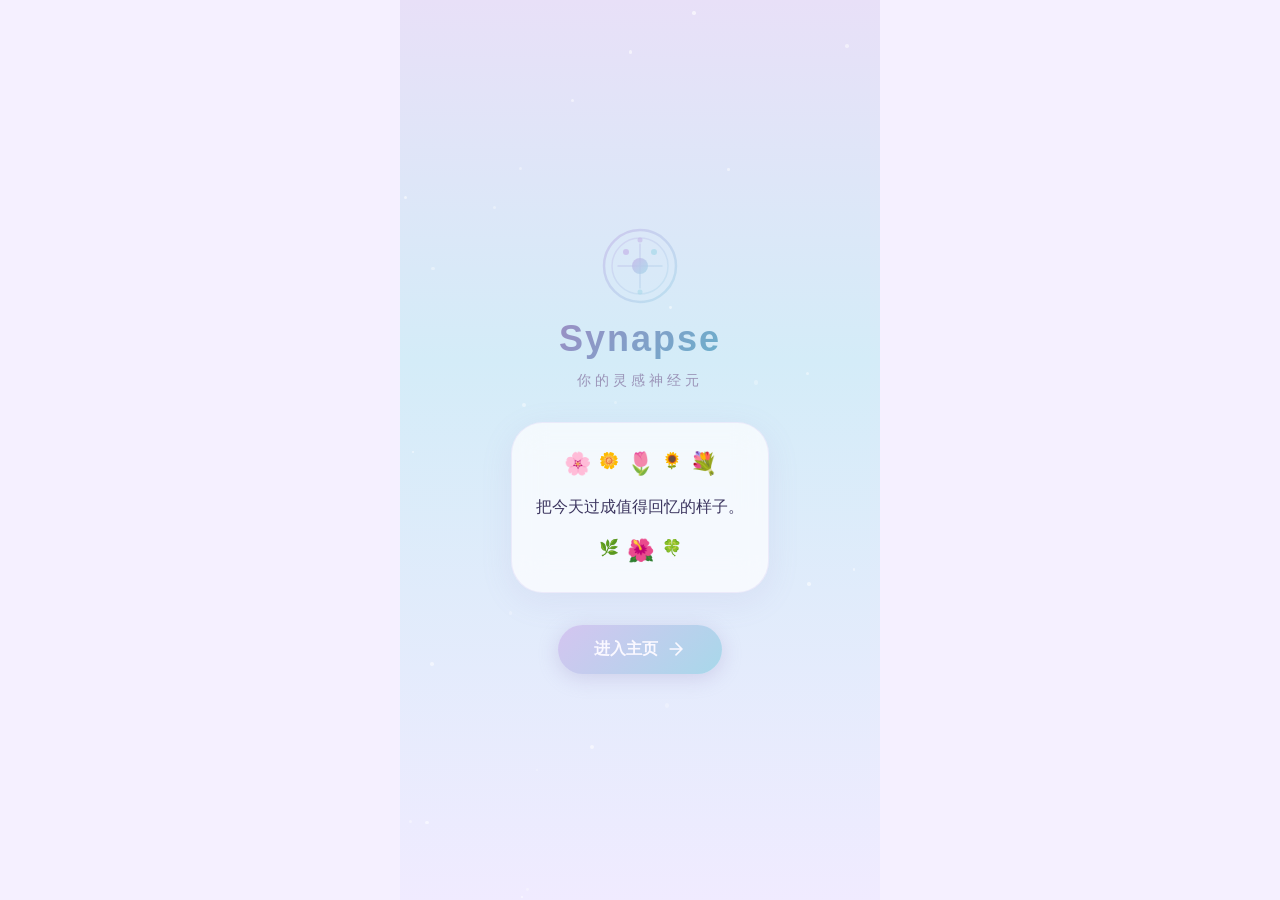
==== commit 6f6d4ab6: "Add export/import sync feature + sidebar buttons" ====
--- a/Synapse.html
+++ b/Synapse.html
@@ -1595,6 +1595,33 @@
 .sidebar-footer {
   padding: 16px;
   border-top: 1px solid rgba(212,197,240,0.15);
+}
+.sidebar-sync-section {
+  display: flex;
+  flex-direction: column;
+  gap: 8px;
+  margin-bottom: 12px;
+}
+.sidebar-sync-btn {
+  display: flex;
+  align-items: center;
+  justify-content: center;
+  gap: 8px;
+  padding: 10px 16px;
+  border: 1.5px solid var(--purple-light);
+  border-radius: var(--radius-sm);
+  background: rgba(212,197,240,0.08);
+  color: var(--purple-deep);
+  font-family: inherit;
+  font-size: 13px;
+  font-weight: 600;
+  cursor: pointer;
+  transition: all 0.2s;
+}
+.sidebar-sync-btn:active {
+  background: var(--gradient-primary);
+  color: white;
+  border-color: transparent;
 }
 .sidebar-automation-status {
   display: flex;
@@ -1755,6 +1782,16 @@
       </a>
     </div>
     <div class="sidebar-footer">
+      <div class="sidebar-sync-section">
+        <button class="sidebar-sync-btn" onclick="exportData()">
+          <svg width="16" height="16" viewBox="0 0 24 24" fill="none" stroke="currentColor" stroke-width="2"><path d="M21 15v4a2 2 0 01-2 2H5a2 2 0 01-2-2v-4"/><polyline points="7 10 12 15 17 10"/><line x1="12" y1="15" x2="12" y2="3"/></svg>
+          导出数据
+        </button>
+        <button class="sidebar-sync-btn" onclick="triggerImport()">
+          <svg width="16" height="16" viewBox="0 0 24 24" fill="none" stroke="currentColor" stroke-width="2"><path d="M21 15v4a2 2 0 01-2 2H5a2 2 0 01-2-2v-4"/><polyline points="17 8 12 3 7 8"/><line x1="12" y1="3" x2="12" y2="15"/></svg>
+          导入数据
+        </button>
+      </div>
       <div class="sidebar-automation-status" id="autoStatus">
         <span class="status-dot"></span>
         <span>自动化: 静态模板</span>
@@ -1781,27 +1818,19 @@
 
 </div>
 
+
+
 <script>
-// 全局错误捕获，防止 JS 报错导致页面卡住
 window.onerror = function(msg, url, line, col, err) {
   console.log('JS Error:', msg);
-  // 5秒后强制显示主页
   setTimeout(function(){
     var s = document.getElementById('splashScreen');
     var m = document.getElementById('mainApp');
-    if(s){ s.classList.add('hidden'); }
-    if(m){ m.classList.remove('hidden'); }
-    var c = document.getElementById('pageContainer');
-    if(c && !c.innerHTML.trim()){
-      c.innerHTML = '<div style="padding:20px;text-align:center;color:#7b6db0;font-size:14px">页面加载遇到问题，请刷新重试 🔄</div>';
-    }
-  }, 2000);
+    if(s) s.classList.add('hidden');
+    if(m) m.classList.remove('hidden');
+  }, 1000);
   return false;
 };
-</script>
-
-
-<script>
 // ====== Synapse 数据中心 ======
 
 // 开屏激励短句库
@@ -2111,35 +2140,52 @@
 
 // ====== Synapse 主应用 ======
 
+// ====== 安全的本地存储（兼容 Safari 无痕模式 / webview） ======
+var _memStore = {};
+var safeStorage = {
+  getItem: function(k) {
+    try { return localStorage.getItem(k); } catch(e) { return _memStore[k] || null; }
+  },
+  setItem: function(k, v) {
+    try { localStorage.setItem(k, v); } catch(e) { _memStore[k] = v; }
+  },
+  removeItem: function(k) {
+    try { localStorage.removeItem(k); } catch(e) { delete _memStore[k]; }
+  }
+};
+function safeParse(k, def) {
+  try { return JSON.parse(safeStorage.getItem(k) || JSON.stringify(def)); } catch(e) { return def; }
+}
+
 // ====== 状态管理 ======
 const STATE = {
   currentPage: 'home',
-  todos: JSON.parse(localStorage.getItem('synapse_todos') || '[]'),
-  bodyStatus: JSON.parse(localStorage.getItem('synapse_body') || JSON.stringify(DEFAULT_BODY_STATUS)),
-  wordCount: parseInt(localStorage.getItem('synapse_wordCount') || '20'),
-  learnedWords: JSON.parse(localStorage.getItem('synapse_learnedWords') || '[]'),
-  todayMood: localStorage.getItem('synapse_todayMood') || null,
-  moodHistory: JSON.parse(localStorage.getItem('synapse_moodHistory') || '[]'),
-  waterCups: parseInt(localStorage.getItem('synapse_waterCups') || '0'),
+  todos: safeParse('synapse_todos', []),
+  bodyStatus: safeParse('synapse_body', DEFAULT_BODY_STATUS),
+  wordCount: parseInt(safeStorage.getItem('synapse_wordCount') || '20'),
+  learnedWords: safeParse('synapse_learnedWords', []),
+  todayMood: safeStorage.getItem('synapse_todayMood') || null,
+  moodHistory: safeParse('synapse_moodHistory', []),
+  waterCups: parseInt(safeStorage.getItem('synapse_waterCups') || '0'),
   waterGoal: 8,
-  dietRecords: JSON.parse(localStorage.getItem('synapse_dietRecords') || '[]'),
-  trainingDone: JSON.parse(localStorage.getItem('synapse_trainingDone') || '[]'),
-  bodyRecords: JSON.parse(localStorage.getItem('synapse_bodyRecords') || '[]'),
-  moviesWatched: JSON.parse(localStorage.getItem('synapse_moviesWatched') || JSON.stringify(MOVIES_WATCHED)),
-  moviesWatchlist: JSON.parse(localStorage.getItem('synapse_moviesWatchlist') || JSON.stringify(MOVIES_WATCHLIST)),
-  movieRecommends: JSON.parse(localStorage.getItem('synapse_movieRecommends') || JSON.stringify(MOVIE_RECOMMEND)),
-  recommendPool: JSON.parse(localStorage.getItem('synapse_recommendPool') || JSON.stringify(MOVIE_RECOMMEND_POOL)),
-  paperNotes: JSON.parse(localStorage.getItem('synapse_paperNotes') || '[]'),
-  readingList: JSON.parse(localStorage.getItem('synapse_readingList') || JSON.stringify(READING_LIST)),
-  whiteboardIdeas: JSON.parse(localStorage.getItem('synapse_whiteboardIdeas') || '[]'),
-  memos: JSON.parse(localStorage.getItem('synapse_memos') || '[]')
+  dietRecords: safeParse('synapse_dietRecords', []),
+  trainingDone: safeParse('synapse_trainingDone', []),
+  bodyRecords: safeParse('synapse_bodyRecords', []),
+  moviesWatched: safeParse('synapse_moviesWatched', MOVIES_WATCHED),
+  moviesWatchlist: safeParse('synapse_moviesWatchlist', MOVIES_WATCHLIST),
+  movieRecommends: safeParse('synapse_movieRecommends', MOVIE_RECOMMEND),
+  recommendPool: safeParse('synapse_recommendPool', MOVIE_RECOMMEND_POOL),
+  paperNotes: safeParse('synapse_paperNotes', []),
+  readingList: safeParse('synapse_readingList', READING_LIST),
+  whiteboardIdeas: safeParse('synapse_whiteboardIdeas', []),
+  memos: safeParse('synapse_memos', [])
 };
 
 function saveState(key) {
-  localStorage.setItem('synapse_' + key, JSON.stringify(STATE[key]));
+  safeStorage.setItem('synapse_' + key, JSON.stringify(STATE[key]));
 }
 function savePrimitive(key) {
-  localStorage.setItem('synapse_' + key, STATE[key]);
+  safeStorage.setItem('synapse_' + key, STATE[key]);
 }
 
 // ====== 初始化 ======
@@ -2325,7 +2371,7 @@
 // 首页身体状态点击编辑
 function editBodyStatus(key) {
   const s = STATE.bodyStatus[key];
-  const newVal = prompt(`修改「${s.label}」：`, s.value);
+  const newVal = prompt('修改「' + s.label + '」：', s.value);
   if (newVal !== null && newVal.trim() !== '') {
     STATE.bodyStatus[key].value = newVal.trim();
     saveState('body');
@@ -2402,32 +2448,31 @@
 
 function getTodayWords() {
   const today = new Date().toDateString();
-  const storedDate = localStorage.getItem('synapse_wordDate');
-  const storedWords = JSON.parse(localStorage.getItem('synapse_todayWords') || 'null');
+  const storedDate = safeStorage.getItem('synapse_wordDate');
+  const storedWords = JSON.parse(safeStorage.getItem('synapse_todayWords') || 'null');
   
   if (storedDate === today && storedWords) return storedWords;
   
-  // Fisher-Yates 洗牌，保证真随机
   const pool = [...WORD_BANK];
   for (let i = pool.length - 1; i > 0; i--) {
     const j = Math.floor(Math.random() * (i + 1));
     [pool[i], pool[j]] = [pool[j], pool[i]];
   }
   const selected = pool.slice(0, Math.min(STATE.wordCount, WORD_BANK.length));
-  localStorage.setItem('synapse_wordDate', today);
-  localStorage.setItem('synapse_todayWords', JSON.stringify(selected));
+  safeStorage.setItem('synapse_wordDate', today);
+  safeStorage.setItem('synapse_todayWords', JSON.stringify(selected));
   return selected;
 }
 
 function changeWordCount(delta) {
   STATE.wordCount = Math.max(5, Math.min(50, STATE.wordCount + delta));
   savePrimitive('wordCount');
-  localStorage.removeItem('synapse_wordDate');
+  safeStorage.removeItem('synapse_wordDate');
   loadPage('words');
 }
 
 function refreshWords() {
-  localStorage.removeItem('synapse_wordDate');
+  safeStorage.removeItem('synapse_wordDate');
   loadPage('words');
 }
 
@@ -2442,10 +2487,9 @@
 // ====== 每日心情 ======
 function renderMood(container) {
   const today = new Date().toDateString();
-  const storedMoodDate = localStorage.getItem('synapse_moodDate');
+  const storedMoodDate = safeStorage.getItem('synapse_moodDate');
   const todayMood = (storedMoodDate === today) ? STATE.todayMood : null;
   
-  // 格式化日期显示
   const now = new Date();
   const dateStr = `${now.getFullYear()}年${(now.getMonth()+1)}月${now.getDate()}日`;
   
@@ -2487,10 +2531,9 @@
 function selectMood(mood) {
   const today = new Date().toDateString();
   STATE.todayMood = mood;
-  localStorage.setItem('synapse_todayMood', mood);
-  localStorage.setItem('synapse_moodDate', today);
+  safeStorage.setItem('synapse_todayMood', mood);
+  safeStorage.setItem('synapse_moodDate', today);
   
-  // 如果今天已经记录过，替换而不是新增
   const existingIdx = STATE.moodHistory.findIndex(h => h.date === today);
   if (existingIdx > -1) {
     STATE.moodHistory[existingIdx].mood = mood;
@@ -2505,13 +2548,12 @@
 function deleteMoodRecord(idx) {
   if (confirm('确定删除这条心情记录吗？')) {
     STATE.moodHistory.splice(idx, 1);
-    // 如果删除的是今天的，清除今日心情
     const today = new Date().toDateString();
     const remaining = STATE.moodHistory.find(h => h.date === today);
     if (!remaining) {
       STATE.todayMood = null;
-      localStorage.removeItem('synapse_todayMood');
-      localStorage.removeItem('synapse_moodDate');
+      safeStorage.removeItem('synapse_todayMood');
+      safeStorage.removeItem('synapse_moodDate');
     }
     saveState('moodHistory');
     loadPage('mood');
@@ -2645,11 +2687,10 @@
         <button class="movie-tab ${activeTab==='watched'?'active':''}" onclick="switchMovieTab('watched')">✅ 已看完</button>
         <button class="movie-tab ${activeTab==='recommend'?'active':''}" onclick="switchMovieTab('recommend')">🎯 推荐</button>
       </div>
-      <!-- 添加影片入口 -->
       <div style="margin-bottom:12px;display:flex;gap:8px;flex-wrap:wrap">
         <input class="input" id="movieName" placeholder="影片名称" style="flex:1;min-width:100px;padding:8px 10px;font-size:13px">
         <input class="input" id="movieLink" placeholder="豆瓣链接(可选)" style="flex:1;min-width:100px;padding:8px 10px;font-size:13px">
-        <button class="btn btn-primary btn-sm" onclick="addMovie()" style="white-space:nowrap">+ ��加到${activeTab==='watched'?'已看完':'待观看'}</button>
+        <button class="btn btn-primary btn-sm" onclick="addMovie()" style="white-space:nowrap">+ 添加到${activeTab==='watched'?'已看完':'待观看'}</button>
       </div>
       <div id="movieList">${renderMovieList(activeTab)}</div>
     </div>`;
@@ -2672,7 +2713,7 @@
         <div style="display:flex;gap:8px;flex-wrap:wrap">
           ${m.link ? `<a class="movie-ext-link" href="${m.link}" target="_blank" rel="noopener"><svg width="14" height="14" viewBox="0 0 24 24" fill="none" stroke="currentColor" stroke-width="2"><path d="M18 13v6a2 2 0 01-2 2H5a2 2 0 01-2-2V8a2 2 0 012-2h6"/><polyline points="15 3 21 3 21 9"/><line x1="10" y1="14" x2="21" y2="3"/></svg>豆瓣详情</a>` : ''}
           <button class="movie-move-btn" onclick="moveToWatched(${i})">标记已看</button>
-          <button class="movie-delete-btn" onclick="deleteMovieFromWatchlist(${i})" style="padding:6px 14px;border:1.5px solid var(--danger);border-radius:20px;background:transparent;color:var(--danger);font-size:12px;font-weight:600;cursor:pointer">删除</button>
+          <button class="movie-delete-btn" onclick="deleteMovieFromWatchlist(${i})">删除</button>
         </div>
       </div>`).join('');
   } else if (tab === 'watched') {
@@ -2684,7 +2725,7 @@
         <div class="movie-tags">${(m.tags || []).map(t => `<span class="tag">${t}</span>`).join('')}</div>
         <div style="display:flex;gap:8px">
           ${m.link ? `<a class="movie-ext-link" href="${m.link}" target="_blank" rel="noopener"><svg width="14" height="14" viewBox="0 0 24 24" fill="none" stroke="currentColor" stroke-width="2"><path d="M18 13v6a2 2 0 01-2 2H5a2 2 0 01-2-2V8a2 2 0 012-2h6"/><polyline points="15 3 21 3 21 9"/><line x1="10" y1="14" x2="21" y2="3"/></svg>豆瓣详情</a>` : ''}
-          <button class="movie-delete-btn" onclick="deleteMovieFromWatched(${i})" style="padding:6px 14px;border:1.5px solid var(--danger);border-radius:20px;background:transparent;color:var(--danger);font-size:12px;font-weight:600;cursor:pointer">删除</button>
+          <button class="movie-delete-btn" onclick="deleteMovieFromWatched(${i})">删除</button>
         </div>
       </div>`).join('');
   } else {
@@ -2704,7 +2745,6 @@
   }
 }
 
-// 添加影片
 function addMovie() {
   const nameEl = document.getElementById('movieName');
   const linkEl = document.getElementById('movieLink');
@@ -2728,7 +2768,6 @@
   loadPage('movies');
 }
 
-// 删除待看
 function deleteMovieFromWatchlist(idx) {
   if (confirm('确定删除这部影片吗？')) {
     STATE.moviesWatchlist.splice(idx, 1);
@@ -2737,7 +2776,6 @@
   }
 }
 
-// 删除已看
 function deleteMovieFromWatched(idx) {
   if (confirm('确定删除这部影片吗？')) {
     STATE.moviesWatched.splice(idx, 1);
@@ -2754,32 +2792,26 @@
   loadPage('movies');
 }
 
-// 推荐 → 想看
 function moveRecommendToWatchlist(idx) {
   const movie = STATE.movieRecommends.splice(idx, 1)[0];
   STATE.moviesWatchlist.unshift(movie);
   saveState('movieRecommends');
   saveState('moviesWatchlist');
-  // 自动补充推荐
   autoRefillRecommends();
   loadPage('movies');
 }
 
-// 推荐 → 已看（同时自动补充）
 function moveRecommendToWatched(idx) {
   const movie = STATE.movieRecommends.splice(idx, 1)[0];
   STATE.moviesWatched.unshift(movie);
   saveState('movieRecommends');
   saveState('moviesWatched');
-  // 自动补充推荐
   autoRefillRecommends();
   loadPage('movies');
 }
 
-// 自动从推荐池补充推荐
 function autoRefillRecommends() {
   if (STATE.movieRecommends.length < 3 && STATE.recommendPool.length > 0) {
-    // 从池中随机取一个补充
     const poolIdx = Math.floor(Math.random() * STATE.recommendPool.length);
     const newRec = STATE.recommendPool.splice(poolIdx, 1)[0];
     STATE.movieRecommends.push(newRec);
@@ -2948,7 +2980,7 @@
 function renderMemo(container) {
   container.innerHTML = `
     <div class="module-page fade-in">
-      <div class="module-header"><div class="module-title">📌 生活备忘</div><div class="module-desc">零散琐事，随手��录</div></div>
+      <div class="module-header"><div class="module-title">📌 生活备忘</div><div class="module-desc">零散琐事，随手记录</div></div>
       <div style="margin-bottom:16px">
         <div class="todo-input-row">
           <input class="input" id="memoInput" placeholder="记录零散琐事..." onkeydown="if(event.key==='Enter')addMemo()">
@@ -2986,6 +3018,83 @@
   return div.innerHTML;
 }
 
+// ====== 数据导出/导入（多设备同步） ======
+function exportData() {
+  const exportObj = {};
+  const keys = ['todos','bodyStatus','wordCount','learnedWords','todayMood',
+    'moodHistory','waterCups','dietRecords','trainingDone','bodyRecords',
+    'moviesWatched','moviesWatchlist','movieRecommends','recommendPool',
+    'paperNotes','readingList','whiteboardIdeas','memos'];
+  keys.forEach(k => {
+    if (typeof STATE[k] === 'object') {
+      exportObj[k] = JSON.stringify(STATE[k]);
+    } else {
+      exportObj[k] = String(STATE[k]);
+    }
+  });
+  exportObj['_exportDate'] = new Date().toISOString();
+  exportObj['_version'] = '1.0';
+  
+  const json = JSON.stringify(exportObj, null, 2);
+  const blob = new Blob([json], { type: 'application/json' });
+  const url = URL.createObjectURL(blob);
+  const a = document.createElement('a');
+  a.href = url;
+  a.download = 'synapse-backup-' + new Date().toISOString().slice(0,10) + '.json';
+  document.body.appendChild(a);
+  a.click();
+  document.body.removeChild(a);
+  URL.revokeObjectURL(url);
+}
+
+function importData(file) {
+  const reader = new FileReader();
+  reader.onload = function(e) {
+    try {
+      const data = JSON.parse(e.target.result);
+      if (!data._version) {
+        alert('文件格式不正确，请选择 Synapse 备份文件');
+        return;
+      }
+      const keys = ['todos','bodyStatus','wordCount','learnedWords','todayMood',
+        'moodHistory','waterCups','dietRecords','trainingDone','bodyRecords',
+        'moviesWatched','moviesWatchlist','movieRecommends','recommendPool',
+        'paperNotes','readingList','whiteboardIdeas','memos'];
+      keys.forEach(k => {
+        if (data[k] !== undefined) {
+          if (k === 'wordCount' || k === 'waterCups') {
+            STATE[k] = parseInt(data[k]);
+            savePrimitive(k);
+          } else if (k === 'todayMood') {
+            STATE[k] = data[k];
+            safeStorage.setItem('synapse_todayMood', data[k]);
+          } else {
+            STATE[k] = JSON.parse(data[k]);
+            saveState(k);
+          }
+        }
+      });
+      alert('数据导入成功！共同步 ' + keys.length + ' 项数据');
+      loadPage(STATE.currentPage);
+    } catch(err) {
+      alert('导入失败：' + err.message);
+    }
+  };
+  reader.readAsText(file);
+}
+
+function triggerImport() {
+  const input = document.createElement('input');
+  input.type = 'file';
+  input.accept = '.json';
+  input.onchange = function(e) {
+    if (e.target.files[0]) {
+      importData(e.target.files[0]);
+    }
+  };
+  input.click();
+}
+
 
 </script>
 </body>
